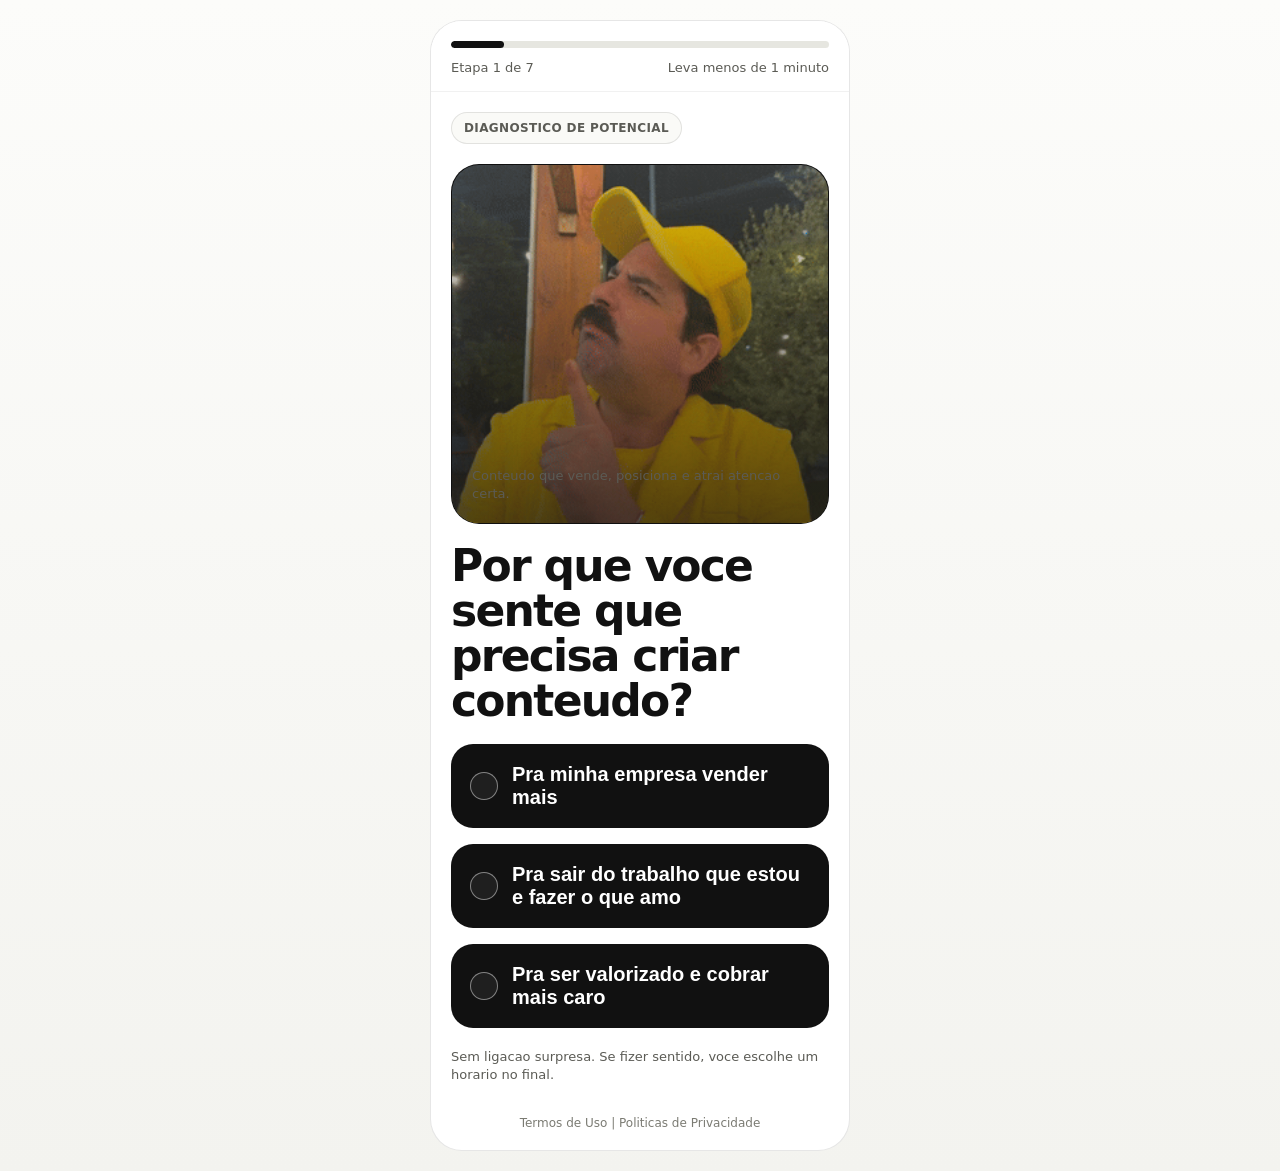
==== 4/index.html @ 3180d5d8 "feat: add DOXA quiz funnel v1 at /4 - 7-step mobile-first quiz funnel - Lead capture → Supabase via " ====
<!DOCTYPE html>
<html lang="pt-BR">
  <head>
    <meta charset="UTF-8" />
    <meta name="viewport" content="width=device-width, initial-scale=1.0" />
    <title>Diagnostico de Potencial DOXA - V1</title>
    <style>
      :root {
        --bg: #f5f5f2;
        --surface: #ffffff;
        --surface-strong: #111111;
        --surface-soft: #f0f0eb;
        --text: #111111;
        --text-soft: #5b5b55;
        --border: rgba(17, 17, 17, 0.1);
        --success: #19a34a;
        --success-strong: #11853a;
        --danger: #df2d24;
        --accent: #111111;
        --radius-sm: 14px;
        --radius-md: 22px;
        --shadow: none;
        --space-1: 8px;
        --space-2: 12px;
        --space-3: 16px;
        --space-4: 20px;
        --space-5: 24px;
        --space-6: 32px;
      }

      * {
        box-sizing: border-box;
      }

      body {
        margin: 0;
        font-family: Inter, ui-sans-serif, system-ui, -apple-system, BlinkMacSystemFont, "Segoe UI", sans-serif;
        background: linear-gradient(180deg, #fcfcfa 0%, #f3f3ef 100%);
        color: var(--text);
      }

      a {
        color: inherit;
      }

      .shell {
        min-height: 100vh;
        display: grid;
        place-items: center;
        padding: var(--space-4);
      }

      .phone {
        width: min(100%, 420px);
        min-height: 820px;
        background: var(--surface);
        border: 1px solid var(--border);
        border-radius: 32px;
        overflow: hidden;
      }

      .app {
        min-height: 820px;
        display: flex;
        flex-direction: column;
      }

      .topbar {
        position: sticky;
        top: 0;
        z-index: 5;
        background: rgba(255, 255, 255, 0.92);
        backdrop-filter: blur(12px);
        padding: var(--space-4) var(--space-4) var(--space-3);
        border-bottom: 1px solid rgba(17, 17, 17, 0.06);
      }

      .progress-track {
        height: 7px;
        background: #e6e6e0;
        border-radius: 999px;
        overflow: hidden;
      }

      .progress-fill {
        height: 100%;
        width: 14%;
        background: #111111;
        border-radius: 999px;
        transition: width 220ms ease;
      }

      .progress-meta {
        margin-top: var(--space-2);
        display: flex;
        justify-content: space-between;
        color: var(--text-soft);
        font-size: 13px;
      }

      .view {
        display: none;
        padding: var(--space-4);
        gap: var(--space-4);
      }

      .view.active {
        display: grid;
      }

      .eyebrow {
        display: inline-flex;
        width: fit-content;
        padding: 8px 12px;
        border-radius: 999px;
        border: 1px solid var(--border);
        background: #fafaf7;
        color: var(--text-soft);
        font-size: 12px;
        font-weight: 700;
        letter-spacing: 0.03em;
        text-transform: uppercase;
      }

      .hero {
        width: 100%;
        aspect-ratio: 1.05 / 1;
        border-radius: 28px;
        border: 1px solid var(--border);
        overflow: hidden;
        background: linear-gradient(160deg, #1a1a1a, #52523f);
        display: grid;
        place-items: end start;
        padding: var(--space-4);
        color: #fff;
      }

      .hero.alt {
        background: linear-gradient(160deg, #5c2f12, #141414);
      }

      .hero.soft {
        background: linear-gradient(160deg, #1c4730, #101010);
      }

      .hero-media {
        position: relative;
        padding: 0;
        place-items: stretch;
        background: #111111;
      }

      .hero-media img,
      .feature-image img,
      .proof-photo,
      .thumb-button img {
        width: 100%;
        height: 100%;
        object-fit: cover;
        display: block;
      }

      .hero-overlay {
        position: absolute;
        inset: 0;
        display: flex;
        align-items: end;
        padding: var(--space-4);
        background: linear-gradient(180deg, rgba(17, 17, 17, 0.04), rgba(17, 17, 17, 0.7));
        color: #fff;
      }

      h1,
      h2,
      h3,
      p {
        margin: 0;
      }

      h1 {
        font-size: clamp(32px, 8vw, 44px);
        line-height: 1.02;
        letter-spacing: -0.04em;
      }

      h2 {
        font-size: 30px;
        line-height: 1.05;
        letter-spacing: -0.04em;
      }

      h3 {
        font-size: 22px;
        line-height: 1.1;
        letter-spacing: -0.03em;
      }

      .lead {
        font-size: 17px;
        line-height: 1.45;
        color: var(--text-soft);
      }

      .lead strong,
      .copy strong {
        color: var(--text);
      }

      .copy {
        font-size: 16px;
        line-height: 1.5;
        color: var(--text-soft);
      }

      .choices,
      .bullets,
      .proof-grid,
      .benefits {
        display: grid;
        gap: var(--space-3);
      }

      .choice {
        width: 100%;
        text-align: left;
        border: 1px solid rgba(17, 17, 17, 0.12);
        background: #111111;
        color: #ffffff;
        border-radius: 22px;
        padding: 18px;
        display: flex;
        align-items: center;
        gap: 14px;
        min-height: 72px;
        font-weight: 700;
        font-size: 20px;
        line-height: 1.15;
        cursor: pointer;
      }

      .choice::before {
        content: "";
        width: 26px;
        height: 26px;
        flex: 0 0 26px;
        border-radius: 999px;
        border: 1.5px solid rgba(255, 255, 255, 0.45);
        background: rgba(255, 255, 255, 0.06);
      }

      .bullet,
      .benefit,
      .field-card,
      .proof-card,
      .result-card,
      .tracker-card,
      .note-card {
        border: 1px solid var(--border);
        border-radius: 22px;
        background: #fbfbf8;
      }

      .bullet,
      .benefit,
      .result-card,
      .tracker-card,
      .note-card {
        padding: 16px 18px;
      }

      .bullet strong,
      .benefit strong,
      .result-card strong,
      .tracker-card strong,
      .note-card strong {
        display: block;
        margin-bottom: 4px;
      }

      .bullet .label {
        color: var(--danger);
        font-weight: 800;
      }

      .cta,
      .ghost,
      .secondary {
        width: 100%;
        min-height: 58px;
        border: 0;
        border-radius: 18px;
        font-size: 16px;
        font-weight: 800;
        cursor: pointer;
      }

      .cta {
        background: var(--success);
        color: #fff;
      }

      .cta:hover {
        background: var(--success-strong);
      }

      .ghost {
        background: #111111;
        color: #fff;
      }

      .secondary {
        background: #fff;
        color: var(--text);
        border: 1px solid rgba(17, 17, 17, 0.14);
      }

      .proof-grid {
        grid-template-columns: repeat(2, minmax(0, 1fr));
      }

      .proof-card {
        overflow: hidden;
        background: #111111;
        color: #fff;
      }

      .proof-top {
        min-height: 164px;
        padding: 16px;
        display: flex;
        align-items: end;
        background:
          linear-gradient(180deg, rgba(17, 17, 17, 0.14), rgba(17, 17, 17, 0.82)),
          radial-gradient(circle at top left, #444, #111 72%);
      }

      .proof-top.image {
        min-height: 188px;
        padding: 0;
        position: relative;
        background: #111111;
      }

      .proof-body {
        padding: 16px;
      }

      .proof-label {
        font-size: 12px;
        color: rgba(255, 255, 255, 0.7);
        text-transform: uppercase;
        letter-spacing: 0.05em;
      }

      .proof-number {
        font-size: 28px;
        font-weight: 800;
        line-height: 1;
      }

      .offer {
        background: linear-gradient(180deg, #f1fff2, #e7f8ea);
        border: 1px solid rgba(25, 163, 74, 0.18);
        border-radius: 24px;
        padding: 18px;
        display: grid;
        gap: 12px;
      }

      .offer .price {
        font-size: 34px;
        line-height: 1;
        font-weight: 900;
        color: var(--success-strong);
      }

      .price-row {
        display: flex;
        align-items: baseline;
        justify-content: space-between;
        gap: 12px;
        flex-wrap: wrap;
      }

      .price-note {
        font-size: 12px;
        color: #287345;
        font-weight: 700;
        letter-spacing: 0.02em;
        text-transform: uppercase;
      }

      .feature-image {
        overflow: hidden;
        border-radius: 24px;
        border: 1px solid var(--border);
        background: #111111;
      }

      .premium-stack,
      .trust-row {
        display: grid;
        gap: 12px;
      }

      .premium-card {
        border: 1px solid rgba(17, 17, 17, 0.08);
        border-radius: 22px;
        background: #ffffff;
        padding: 16px 18px;
      }

      .premium-card strong {
        display: block;
        margin-bottom: 4px;
      }

      .trust-row {
        grid-template-columns: repeat(3, minmax(0, 1fr));
      }

      .trust-pill {
        border: 1px solid rgba(17, 17, 17, 0.08);
        border-radius: 16px;
        background: #fbfbf8;
        padding: 12px 10px;
        text-align: center;
        font-size: 12px;
        line-height: 1.35;
        color: var(--text-soft);
      }

      .trust-pill strong {
        display: block;
        font-size: 13px;
        color: var(--text);
        margin-bottom: 2px;
      }

      .thumb-grid {
        display: grid;
        grid-template-columns: repeat(2, minmax(0, 1fr));
        gap: var(--space-3);
      }

      .thumb-button {
        border: 1px solid var(--border);
        border-radius: 18px;
        overflow: hidden;
        background: #111111;
        padding: 0;
        min-height: 168px;
      }

      .field-stack {
        display: grid;
        gap: 14px;
      }

      .field-card {
        padding: 14px;
        background: #fff;
      }

      label {
        display: grid;
        gap: 8px;
        font-size: 13px;
        font-weight: 700;
        color: var(--text-soft);
      }

      input,
      select,
      textarea {
        width: 100%;
        min-height: 48px;
        border-radius: 14px;
        border: 1px solid rgba(17, 17, 17, 0.1);
        background: #f7f7f4;
        padding: 12px 14px;
        font: inherit;
        color: var(--text);
      }

      input:focus,
      select:focus,
      textarea:focus {
        outline: 2px solid rgba(25, 163, 74, 0.18);
        border-color: rgba(25, 163, 74, 0.32);
      }

      .sticky {
        margin-top: auto;
        position: sticky;
        bottom: 0;
        background: linear-gradient(180deg, rgba(255, 255, 255, 0), #fff 22%);
        padding-top: 20px;
      }

      .mini {
        font-size: 13px;
        line-height: 1.4;
        color: var(--text-soft);
      }

      .footer-legal {
        margin-top: var(--space-2);
        text-align: center;
        font-size: 12px;
        color: #7b7b73;
      }

      .data-box {
        background: #111111;
        color: #cbffd9;
        border-radius: 18px;
        padding: 14px;
        font-family: ui-monospace, SFMono-Regular, Menlo, Consolas, monospace;
        font-size: 11px;
        overflow: auto;
      }

      .status-card {
        border: 1px solid var(--border);
        border-radius: 18px;
        padding: 14px 16px;
        font-size: 13px;
        line-height: 1.45;
      }

      .status-card.info {
        background: #f5f9ff;
        border-color: rgba(46, 102, 243, 0.14);
        color: #23408e;
      }

      .status-card.success {
        background: #eefbf1;
        border-color: rgba(25, 163, 74, 0.18);
        color: #166a33;
      }

      .status-card.warning {
        background: #fff7eb;
        border-color: rgba(199, 123, 28, 0.18);
        color: #8c5310;
      }

      .status-card.error {
        background: #fff1f0;
        border-color: rgba(223, 45, 36, 0.18);
        color: #8f221c;
      }

      @media (max-width: 430px) {
        .shell {
          padding: 0;
        }

        .phone {
          width: 100%;
          border-radius: 0;
          border-left: 0;
          border-right: 0;
        }
      }
    </style>
  </head>
  <body>
    <div class="shell">
      <div class="phone">
        <div class="app">
          <div class="topbar">
            <div class="progress-track">
              <div class="progress-fill" id="progressFill"></div>
            </div>
            <div class="progress-meta">
              <span id="progressLabel">Etapa 1 de 7</span>
              <span>Leva menos de 1 minuto</span>
            </div>
          </div>

          <main id="views"></main>
        </div>
      </div>
    </div>

    <script>
      const config = {
        quizVersion: "doxa-diagnostico-v1",
        totalSteps: 7,
        bookingUrl: "https://calendly.com/oafonsoantunes/30min",
        stripeUrl: "https://buy.stripe.com/bJeeVc7UfbsR2ZH2Ra8g000",
        leadCaptureWebhookUrl: "https://n8n.pictorial.cloud/webhook/84a5de2c-33e8-4d73-be6e-cd435d0324f7",
        appsScriptWebhookUrl: "",
        clarityId: "",
        posthogHost: "",
        posthogKey: ""
      };

      const assets = {
        step1: "funil-imagens/gif-02-2.gif",
        step2: "funil-imagens/gif-03.gif",
        step3: "funil-imagens/3753d3ff6130.png",
        step4: "funil-imagens/00f0d42b67d6.png",
        step5Hero: "funil-imagens/gif-04.gif",
        step5Case1: "funil-imagens/ad918f93e765.png",
        step5Case2: "funil-imagens/ba4d8be854a6.png"
      };

      const steps = [
        {
          id: "step-1-motivo",
          progress: 14,
          render: () => `
            <section class="view active">
              <span class="eyebrow">Diagnostico de potencial</span>
              <div class="hero hero-media">
                <img src="${assets.step1}" alt="Cena de abertura do diagnostico" />
                <div class="hero-overlay">
                  <p class="mini">Conteudo que vende, posiciona e atrai atencao certa.</p>
                </div>
              </div>
              <div>
                <h1>Por que voce sente que precisa criar conteudo?</h1>
              </div>
              <div class="choices">
                <button class="choice" data-next="step-2-atalhos" data-answer-key="motivo" data-answer-value="vender-mais">Pra minha empresa vender mais</button>
                <button class="choice" data-next="step-2-atalhos" data-answer-key="motivo" data-answer-value="viver-do-que-amo">Pra sair do trabalho que estou e fazer o que amo</button>
                <button class="choice" data-next="step-2-atalhos" data-answer-key="motivo" data-answer-value="ser-valorizado">Pra ser valorizado e cobrar mais caro</button>
              </div>
              <p class="mini">Sem ligacao surpresa. Se fizer sentido, voce escolhe um horario no final.</p>
              <div class="footer-legal">Termos de Uso | Politicas de Privacidade</div>
            </section>
          `
        },
        {
          id: "step-2-atalhos",
          progress: 28,
          render: () => `
            <section class="view active">
              <span class="eyebrow">Quebra de crenca</span>
              <div class="hero hero-media">
                <img src="${assets.step2}" alt="Cena de critica aos atalhos" />
                <div class="hero-overlay">
                  <h3>Atalho demais costuma virar mais ruido do que resultado.</h3>
                </div>
              </div>
              <div>
                <h2>Vao te oferecer milhares de "atalhos", mas isso nao destrava um perfil de verdade.</h2>
              </div>
              <p class="lead">O que normalmente funciona melhor e <strong>conteudo com potencial real de alcance, retencao e desejo</strong> - sem cara de anuncio mal disfarçado.</p>
              <div class="bullets">
                <div class="bullet"><strong class="label">✅ Roteiros com gancho forte</strong><span class="mini">Sem depender de "inspiracao" ou tentativa aleatoria.</span></div>
                <div class="bullet"><strong class="label">✅ Temas certos pro nicho</strong><span class="mini">Baseados no que ja esta puxando atencao no mercado.</span></div>
                <div class="bullet"><strong class="label">✅ Formato simples de executar</strong><span class="mini">Pensado para consistencia, nao para perfeccionismo.</span></div>
                <div class="bullet"><strong class="label">✅ Conteudo que posiciona</strong><span class="mini">Voce deixa de parecer "mais um" e entra no jogo de autoridade.</span></div>
              </div>
              <div class="sticky">
                <button class="cta" data-next="step-3-diagnostico">Quero entender isso agora</button>
              </div>
            </section>
          `
        },
        {
          id: "step-3-diagnostico",
          progress: 42,
          render: () => `
            <section class="view active">
              <span class="eyebrow">Valor da call</span>
              <div class="feature-image">
                <img src="${assets.step3}" alt="Mosaico de provas e videos" />
              </div>
              <div>
                <h2>Na reuniao de analise do seu perfil, voce vai ver:</h2>
              </div>
              <div class="proof-grid">
                <div class="proof-card">
                  <div class="proof-top"><h3>Cases do seu nicho</h3></div>
                  <div class="proof-body"><p class="mini">Exemplos reais de perfis que cresceram com video informativo e posicionamento certo.</p></div>
                </div>
                <div class="proof-card">
                  <div class="proof-top"><h3>Ritmo de producao</h3></div>
                  <div class="proof-body"><p class="mini">Como reduzir o esforco operacional usando IA, clone e roteiro estruturado.</p></div>
                </div>
              </div>
              <div class="benefits">
                <div class="benefit"><strong>✅ O gargalo principal do seu perfil hoje</strong><span class="mini">Clareza do que realmente esta travando crescimento e conversao.</span></div>
                <div class="benefit"><strong>✅ Como criar videos em poucos minutos com IA</strong><span class="mini">Sem ficar travado entre pauta, gravacao e edicao.</span></div>
                <div class="benefit"><strong>✅ Potencial de crescimento em 90 dias</strong><span class="mini">O que precisa acontecer para o conteudo virar marca, lead e demanda.</span></div>
              </div>
              <div class="sticky">
                <button class="cta" data-next="step-4-prova">E disso que eu preciso</button>
              </div>
            </section>
          `
        },
        {
          id: "step-4-prova",
          progress: 57,
          render: () => `
            <section class="view active">
              <span class="eyebrow">Prova de nicho</span>
              <div class="feature-image">
                <img src="${assets.step4}" alt="Case visual de nicho" />
              </div>
              <div>
                <h2>Sera que isso funciona pro meu nicho?</h2>
                <p class="lead">Pra voce nao achar que e excecao, aqui vai o tipo de movimento que a DOXA busca gerar: conteudo que sai da cara de venda e te posiciona como <strong>especialista do mercado</strong>.</p>
              </div>
              <div class="proof-grid">
                <div class="proof-card">
                  <div class="proof-top image">
                    <img class="proof-photo" src="${assets.step5Case1}" alt="Case um antes e depois" />
                    <div class="hero-overlay">
                    <div>
                      <div class="proof-label">Case 01</div>
                      <div class="proof-number">700 → 14,7k</div>
                    </div>
                    </div>
                  </div>
                  <div class="proof-body">
                    <p class="mini">Imobiliaria que saiu de perfil comum para perfil lembrado como referencia de investimento.</p>
                  </div>
                </div>
                <div class="proof-card">
                  <div class="proof-top image">
                    <img class="proof-photo" src="${assets.step5Case2}" alt="Case dois antes e depois" />
                    <div class="hero-overlay">
                    <div>
                      <div class="proof-label">Case 02</div>
                      <div class="proof-number">1,7M views</div>
                    </div>
                    </div>
                  </div>
                  <div class="proof-body">
                    <p class="mini">Video informativo, sem cara de venda, puxando alcance, comentarios e percepcao de autoridade.</p>
                  </div>
                </div>
              </div>
              <div class="note-card">
                <strong>O padrao que mais se repete</strong>
                <p class="mini">Os melhores resultados costumam aparecer quando existe constancia, nicho claro, temas validados e um posicionamento que faz a pessoa parecer a escolha obvia.</p>
              </div>
              <div class="sticky">
                <button class="cta" data-next="step-5-oferta">Quero ver isso no meu caso</button>
              </div>
            </section>
          `
        },
        {
          id: "step-5-oferta",
          progress: 71,
          render: () => `
            <section class="view active">
              <span class="eyebrow">Oferta da call</span>
              <div class="hero hero-media">
                <img src="${assets.step5Hero}" alt="Oferta final do diagnostico" />
                <div class="hero-overlay">
                  <h3>Direcao pratica para transformar conteudo em demanda.</h3>
                </div>
              </div>
              <div>
                <h2>Voce chegou ate aqui. Agora faz sentido transformar essa call em compromisso real.</h2>
                <p class="lead">Essa nao e uma call curiosa. E um <strong>diagnostico estrategico pago</strong> para mapear gargalo, angulo de conteudo, narrativa e proxima acao com clareza.</p>
              </div>
              <div class="offer">
                <div class="price-row">
                  <div class="price">R$127</div>
                  <span class="price-note">Pagamento unico</span>
                </div>
                <p class="copy"><strong>Pagamento primeiro, agenda logo depois.</strong> Isso filtra curioso, aumenta show-up e faz essa reuniao acontecer com mais prioridade e profundidade.</p>
              </div>
              <div class="trust-row">
                <div class="trust-pill"><strong>1:1</strong>Analise estrategica</div>
                <div class="trust-pill"><strong>Stripe</strong>Pagamento seguro</div>
                <div class="trust-pill"><strong>Calendly</strong>Agenda liberada na sequencia</div>
              </div>
              <div class="benefits">
                <div class="benefit"><strong>🎯 Analise de potencial do seu perfil</strong><span class="mini">Onde esta o jogo principal para a sua audiencia comprar sua autoridade.</span></div>
                <div class="benefit"><strong>🎁 Desafios com exemplos praticos</strong><span class="mini">Coisas que voce pode copiar, adaptar e colocar no ar mais rapido.</span></div>
                <div class="benefit"><strong>🧠 Estrategias de roteiro</strong><span class="mini">Gancho, retencao e narrativa que mexem com emocao e curiosidade.</span></div>
                <div class="benefit"><strong>📦 Direcao para monetizacao</strong><span class="mini">Como o conteudo pode apoiar agenda, produto ou nova fonte de receita.</span></div>
              </div>
              <div class="thumb-grid">
                <button class="thumb-button" type="button">
                  <img src="${assets.step5Case1}" alt="Prova social um" />
                </button>
                <button class="thumb-button" type="button">
                  <img src="${assets.step5Case2}" alt="Prova social dois" />
                </button>
              </div>
              <div class="sticky">
                <button class="cta" data-next="step-6-captura">Quero pagar R$127 e liberar meu agendamento</button>
                <p class="mini" style="margin-top:12px">Depois do pagamento, voce escolhe o horario no Calendly.</p>
              </div>
            </section>
          `
        },
        {
          id: "step-6-captura",
          progress: 85,
          render: () => `
            <section class="view active">
              <span class="eyebrow">Captura antes do pagamento</span>
              <div>
                <h2>Antes do pagamento, preciso do basico para preparar seu diagnostico.</h2>
                <p class="lead">Esses dados entram no bastidor do fluxo para organizar pagamento, agenda e contexto da analise — sem friccao na sua experiencia.</p>
              </div>
              <form class="field-stack" id="leadForm">
                <div class="field-card">
                  <label>Nome
                    <input name="name" autocomplete="name" placeholder="Seu nome" required />
                  </label>
                </div>
                <div class="field-card">
                  <label>Email
                    <input name="email" type="email" autocomplete="email" inputmode="email" placeholder="voce@email.com" required />
                  </label>
                </div>
                <div class="field-card">
                  <label>WhatsApp
                    <input name="whatsapp" autocomplete="tel" inputmode="tel" placeholder="(11) 99999-9999" required />
                  </label>
                </div>
                <div class="field-card">
                  <label>Instagram
                    <input name="instagram" autocomplete="off" placeholder="@seuperfil" />
                  </label>
                </div>
                <div class="field-card">
                  <label>Seu nicho hoje
                    <select name="niche" required>
                      <option value="">Selecione</option>
                      <option value="infoproduto">Infoproduto / Educacao</option>
                      <option value="servicos">Servicos / Consultoria</option>
                      <option value="profissional-liberal">Profissional liberal</option>
                      <option value="imobiliario">Imobiliario</option>
                      <option value="saude">Saude</option>
                      <option value="outro">Outro</option>
                    </select>
                  </label>
                </div>
                <div class="sticky">
                  <button class="cta" type="submit">Continuar para o pagamento</button>
                </div>
              </form>
            </section>
          `
        },
        {
          id: "step-7-pagamento",
          progress: 92,
          render: () => `
            <section class="view active">
              <span class="eyebrow">Pagamento da call</span>
              <div class="hero soft hero-media">
                <img src="${assets.step5Hero}" alt="Pagamento do diagnostico" />
                <div class="hero-overlay">
                <div>
                  <h3>Seu diagnostico esta quase liberado.</h3>
                </div>
                </div>
              </div>
              <div class="result-card">
                <strong>O que acontece agora</strong>
                <p class="mini">Voce paga <strong>R$127</strong> no Stripe e, assim que o pagamento aprovar, o proprio Stripe redireciona voce direto para a agenda no Calendly.</p>
              </div>
              <div class="premium-stack">
                <div class="premium-card">
                  <strong>O que voce esta reservando</strong>
                  <p class="mini">Uma analise estrategica com foco em gargalo, angulo de conteudo, narrativa e proxima melhor acao para acelerar percepcao e demanda.</p>
                </div>
                <div class="premium-card">
                  <strong>Como funciona na pratica</strong>
                  <p class="mini">Pagamento seguro no Stripe, aprovacao imediata e redirecionamento automatico para a sua agenda no Calendly.</p>
                </div>
              </div>
              <div class="note-card">
                <strong>Se algo travar no meio do caminho</strong>
                <p class="mini">Voce ainda pode abrir a agenda manualmente logo abaixo. O objetivo aqui e nao perder uma unica pessoa pronta para agir.</p>
              </div>
              <div class="sticky">
                <button class="cta" id="paymentButton">Pagar R$127 e seguir para a agenda</button>
                <button class="secondary" id="bookingButton" style="margin-top:12px">Se nao redirecionar, abrir agenda manualmente</button>
                <button class="secondary" id="whatsappButton" style="margin-top:12px">Falar no WhatsApp</button>
                <p class="mini" style="margin-top:12px">Pagamento seguro via Stripe. A agenda abre em seguida para voce concluir o horario.</p>
              </div>
            </section>
          `
        }
      ];

      const state = {
        currentIndex: 0,
        leadId: crypto?.randomUUID ? crypto.randomUUID() : `lead_${Date.now()}`,
        answers: {},
        lead: {},
        sync: {
          status: "idle",
          message: ""
        },
        tracking: captureAttribution()
      };

      function captureAttribution() {
        const params = new URLSearchParams(window.location.search);
        const keys = [
          "utm_source",
          "utm_medium",
          "utm_campaign",
          "utm_content",
          "utm_term",
          "fbclid",
          "gclid",
          "ttclid",
          "wbraid",
          "gbraid"
        ];

        const stored = JSON.parse(localStorage.getItem("doxa_attribution") || "{}");
        const next = { ...stored };

        keys.forEach((key) => {
          const value = params.get(key);
          if (value) next[key] = value;
        });

        if (!next.first_touch_ts) next.first_touch_ts = new Date().toISOString();
        next.quiz_version = config.quizVersion;
        next.landing_slug = "dailtonrolim-2";

        localStorage.setItem("doxa_attribution", JSON.stringify(next));
        return next;
      }

      function fireEvent(name, data = {}) {
        const payload = {
          event: name,
          timestamp: new Date().toISOString(),
          quiz_version: config.quizVersion,
          step_id: steps[state.currentIndex]?.id,
          ...data
        };

        window.dataLayer = window.dataLayer || [];
        window.dataLayer.push(payload);

        if (typeof window.fbq === "function") {
          window.fbq("trackCustom", name, payload);
        }

        if (typeof window.gtag === "function") {
          window.gtag("event", name, payload);
        }

        if (window.ttq && typeof window.ttq.track === "function") {
          window.ttq.track(name, payload);
        }

        console.log("[tracking]", payload);
      }

      function renderStep(index) {
        state.currentIndex = index;
        const step = steps[index];
        document.getElementById("views").innerHTML = step.render();
        document.getElementById("progressFill").style.width = `${step.progress}%`;
        document.getElementById("progressLabel").textContent = `Etapa ${index + 1} de ${config.totalSteps}`;
        bindStep();
        fireEvent("quiz_step_view", { step_number: index + 1, step_name: step.id });
      }

      function bindStep() {
        document.querySelectorAll("[data-next]").forEach((element) => {
          element.addEventListener("click", () => {
            const answerKey = element.dataset.answerKey;
            const answerValue = element.dataset.answerValue;

            if (answerKey && answerValue) {
              state.answers[answerKey] = answerValue;
              fireEvent("quiz_step_complete", {
                step_number: state.currentIndex + 1,
                answer_key: answerKey,
                answer_value: answerValue
              });
            } else {
              fireEvent("quiz_step_complete", {
                step_number: state.currentIndex + 1
              });
            }

            const nextId = element.dataset.next;
            const nextIndex = steps.findIndex((step) => step.id === nextId);
            if (nextIndex >= 0) renderStep(nextIndex);
          });
        });

        const form = document.getElementById("leadForm");
        if (form) {
          form.addEventListener("submit", async (event) => {
            event.preventDefault();
            const submitButton = form.querySelector('button[type="submit"]');
            if (submitButton) {
              submitButton.disabled = true;
              submitButton.textContent = "Preparando seu pagamento...";
            }
            const formData = new FormData(form);
            state.lead = Object.fromEntries(formData.entries());
            fireEvent("lead_submit", {
              step_number: state.currentIndex + 1,
              niche: state.lead.niche
            });
            const syncResult = await syncLeadCapture();
            if (syncResult.status === "error") {
              if (submitButton) {
                submitButton.disabled = false;
                submitButton.textContent = "Continuar para o pagamento";
              }
              window.alert("Tivemos uma instabilidade ao preparar seu acesso. Tente novamente em alguns segundos.");
              return;
            }
            renderStep(6);
          });
        }

        const paymentButton = document.getElementById("paymentButton");
        if (paymentButton) {
          paymentButton.addEventListener("click", () => {
            fireEvent("begin_checkout", buildHandoffPayload());
            window.open(buildStripeUrl(), "_blank", "noopener,noreferrer");
          });
        }

        const bookingButton = document.getElementById("bookingButton");
        if (bookingButton) {
          bookingButton.addEventListener("click", () => {
            fireEvent("schedule_start", buildHandoffPayload());
            window.open(buildBookingUrl(), "_blank", "noopener,noreferrer");
          });
        }

        const whatsappButton = document.getElementById("whatsappButton");
        if (whatsappButton) {
          whatsappButton.addEventListener("click", () => {
            const text = encodeURIComponent("Oi, vim do diagnostico da DOXA e quero tirar uma duvida antes de agendar.");
            window.open(`https://wa.me/5500000000000?text=${text}`, "_blank", "noopener,noreferrer");
          });
        }
      }

      function buildHandoffPayload() {
        return {
          lead_id: state.leadId,
          ...state.tracking,
          ...state.answers,
          ...state.lead,
          quiz_version: config.quizVersion
        };
      }

      function buildBookingUrl() {
        const url = new URL(config.bookingUrl);
        const payload = buildHandoffPayload();
        if (payload.name) url.searchParams.set("name", payload.name);
        if (payload.email) url.searchParams.set("email", payload.email);
        if (payload.whatsapp) url.searchParams.set("a1", payload.whatsapp);
        if (payload.instagram) url.searchParams.set("a2", payload.instagram);
        if (payload.niche) url.searchParams.set("a3", payload.niche);
        if (payload.motivo) url.searchParams.set("a4", payload.motivo);
        url.searchParams.set("utm_campaign", payload.utm_campaign || config.quizVersion);
        url.searchParams.set("utm_source", payload.utm_source || "quiz-doxa");
        return url.toString();
      }

      function buildStripeUrl() {
        const url = new URL(config.stripeUrl);
        const payload = buildHandoffPayload();
        if (payload.email) url.searchParams.set("prefilled_email", payload.email);
        return url.toString();
      }

      async function syncLeadCapture() {
        const targetUrl = config.appsScriptWebhookUrl || config.leadCaptureWebhookUrl;

        if (!targetUrl) {
          state.sync = {
            status: "warning",
            message: "Webhook de captura ainda nao configurado. O fluxo segue em modo demo."
          };
          return state.sync;
        }

        const payload = buildHandoffPayload();

        try {
          await fetch(targetUrl, {
            method: "POST",
            mode: "no-cors",
            headers: {
              "Content-Type": "application/json"
            },
            body: JSON.stringify(payload)
          });

          state.sync = {
            status: "success",
            message: "Lead enviado para a camada de captura antes do pagamento."
          };
          return state.sync;
        } catch (error) {
          state.sync = {
            status: "error",
            message: `Falha ao enviar lead para o Google Sheets: ${error.message}`
          };
          return state.sync;
        }
      }

      fireEvent("quiz_view", state.tracking);
      fireEvent("quiz_start", { step_number: 1 });
      renderStep(0);
    </script>
  </body>
</html>
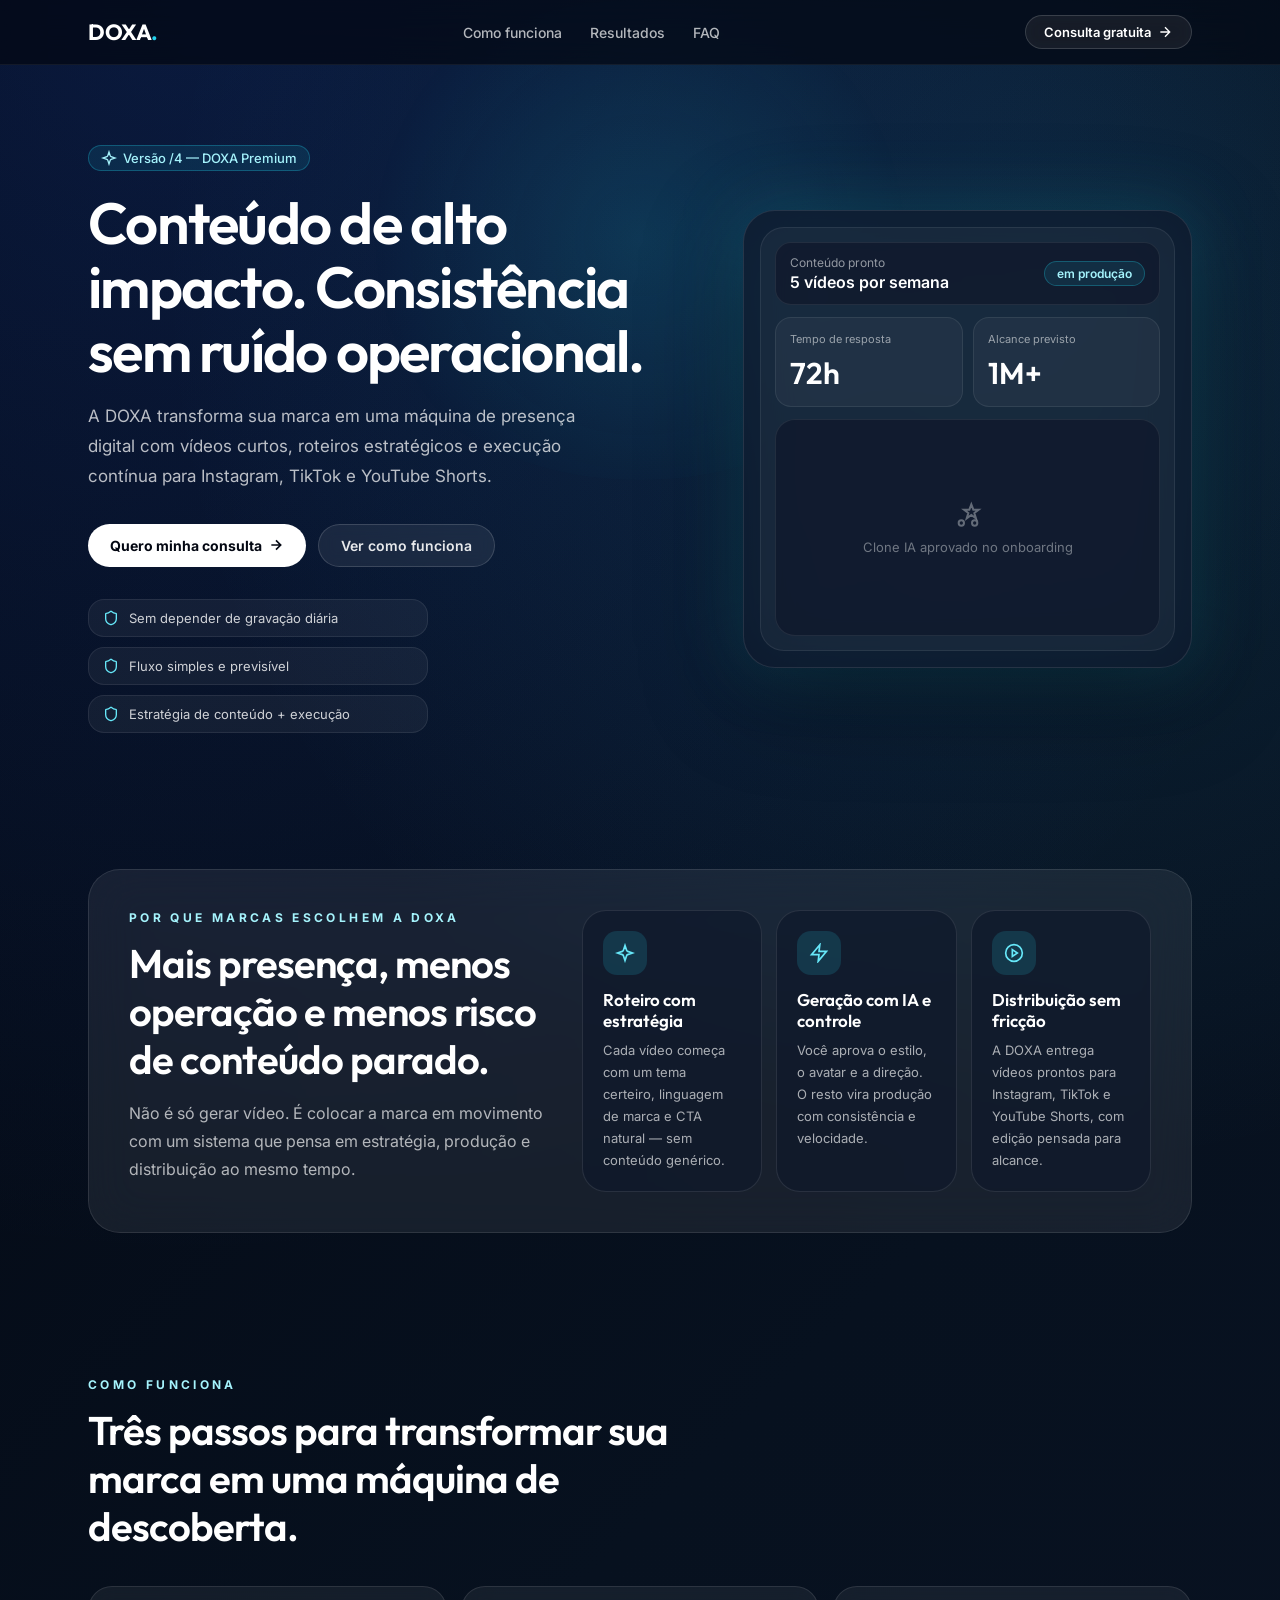
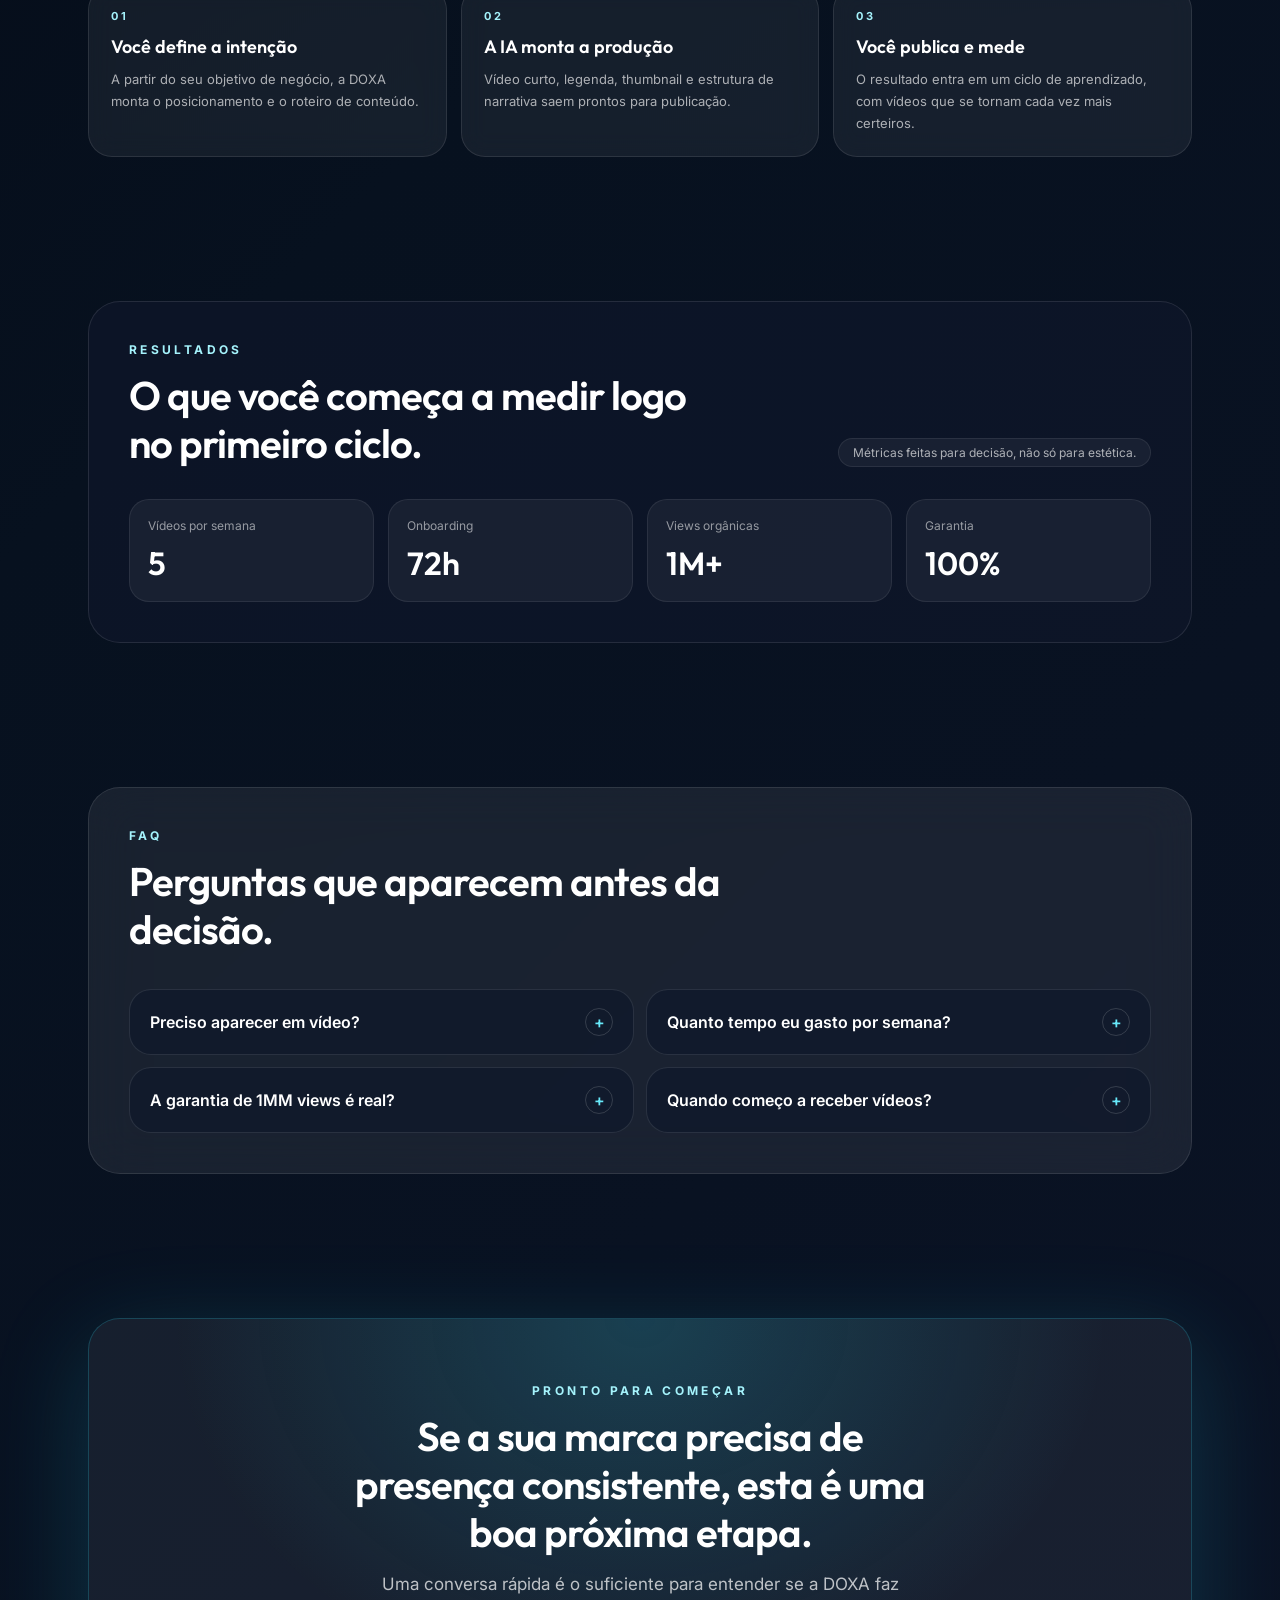
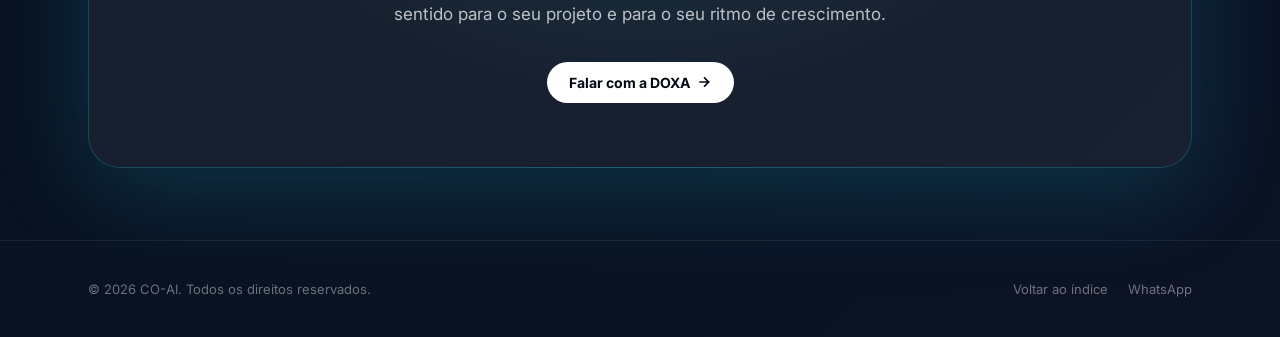
==== commit e14b70a5: "feat: add LP variation /4 — DOXA premium (dark, standalone HTML)" ====
--- a/4/index.html
+++ b/4/index.html
@@ -1,1126 +1,565 @@
-<!DOCTYPE html>
+<!doctype html>
 <html lang="pt-BR">
-  <head>
-    <meta charset="UTF-8" />
-    <meta name="viewport" content="width=device-width, initial-scale=1.0" />
-    <title>Diagnostico de Potencial DOXA - V1</title>
-    <style>
-      :root {
-        --bg: #f5f5f2;
-        --surface: #ffffff;
-        --surface-strong: #111111;
-        --surface-soft: #f0f0eb;
-        --text: #111111;
-        --text-soft: #5b5b55;
-        --border: rgba(17, 17, 17, 0.1);
-        --success: #19a34a;
-        --success-strong: #11853a;
-        --danger: #df2d24;
-        --accent: #111111;
-        --radius-sm: 14px;
-        --radius-md: 22px;
-        --shadow: none;
-        --space-1: 8px;
-        --space-2: 12px;
-        --space-3: 16px;
-        --space-4: 20px;
-        --space-5: 24px;
-        --space-6: 32px;
-      }
-
-      * {
-        box-sizing: border-box;
-      }
-
-      body {
-        margin: 0;
-        font-family: Inter, ui-sans-serif, system-ui, -apple-system, BlinkMacSystemFont, "Segoe UI", sans-serif;
-        background: linear-gradient(180deg, #fcfcfa 0%, #f3f3ef 100%);
-        color: var(--text);
-      }
-
-      a {
-        color: inherit;
-      }
-
-      .shell {
-        min-height: 100vh;
-        display: grid;
-        place-items: center;
-        padding: var(--space-4);
-      }
-
-      .phone {
-        width: min(100%, 420px);
-        min-height: 820px;
-        background: var(--surface);
-        border: 1px solid var(--border);
-        border-radius: 32px;
-        overflow: hidden;
-      }
-
-      .app {
-        min-height: 820px;
-        display: flex;
-        flex-direction: column;
-      }
-
-      .topbar {
-        position: sticky;
-        top: 0;
-        z-index: 5;
-        background: rgba(255, 255, 255, 0.92);
-        backdrop-filter: blur(12px);
-        padding: var(--space-4) var(--space-4) var(--space-3);
-        border-bottom: 1px solid rgba(17, 17, 17, 0.06);
-      }
-
-      .progress-track {
-        height: 7px;
-        background: #e6e6e0;
-        border-radius: 999px;
-        overflow: hidden;
-      }
-
-      .progress-fill {
-        height: 100%;
-        width: 14%;
-        background: #111111;
-        border-radius: 999px;
-        transition: width 220ms ease;
-      }
-
-      .progress-meta {
-        margin-top: var(--space-2);
-        display: flex;
-        justify-content: space-between;
-        color: var(--text-soft);
-        font-size: 13px;
-      }
-
-      .view {
-        display: none;
-        padding: var(--space-4);
-        gap: var(--space-4);
-      }
-
-      .view.active {
-        display: grid;
-      }
-
-      .eyebrow {
-        display: inline-flex;
-        width: fit-content;
-        padding: 8px 12px;
-        border-radius: 999px;
-        border: 1px solid var(--border);
-        background: #fafaf7;
-        color: var(--text-soft);
-        font-size: 12px;
-        font-weight: 700;
-        letter-spacing: 0.03em;
-        text-transform: uppercase;
-      }
-
-      .hero {
-        width: 100%;
-        aspect-ratio: 1.05 / 1;
-        border-radius: 28px;
-        border: 1px solid var(--border);
-        overflow: hidden;
-        background: linear-gradient(160deg, #1a1a1a, #52523f);
-        display: grid;
-        place-items: end start;
-        padding: var(--space-4);
-        color: #fff;
-      }
-
-      .hero.alt {
-        background: linear-gradient(160deg, #5c2f12, #141414);
-      }
-
-      .hero.soft {
-        background: linear-gradient(160deg, #1c4730, #101010);
-      }
-
-      .hero-media {
-        position: relative;
-        padding: 0;
-        place-items: stretch;
-        background: #111111;
-      }
-
-      .hero-media img,
-      .feature-image img,
-      .proof-photo,
-      .thumb-button img {
-        width: 100%;
-        height: 100%;
-        object-fit: cover;
-        display: block;
-      }
-
-      .hero-overlay {
-        position: absolute;
-        inset: 0;
-        display: flex;
-        align-items: end;
-        padding: var(--space-4);
-        background: linear-gradient(180deg, rgba(17, 17, 17, 0.04), rgba(17, 17, 17, 0.7));
-        color: #fff;
-      }
-
-      h1,
-      h2,
-      h3,
-      p {
-        margin: 0;
-      }
-
-      h1 {
-        font-size: clamp(32px, 8vw, 44px);
-        line-height: 1.02;
-        letter-spacing: -0.04em;
-      }
-
-      h2 {
-        font-size: 30px;
-        line-height: 1.05;
-        letter-spacing: -0.04em;
-      }
-
-      h3 {
-        font-size: 22px;
-        line-height: 1.1;
-        letter-spacing: -0.03em;
-      }
-
-      .lead {
-        font-size: 17px;
-        line-height: 1.45;
-        color: var(--text-soft);
-      }
-
-      .lead strong,
-      .copy strong {
-        color: var(--text);
-      }
-
-      .copy {
-        font-size: 16px;
-        line-height: 1.5;
-        color: var(--text-soft);
-      }
-
-      .choices,
-      .bullets,
-      .proof-grid,
-      .benefits {
-        display: grid;
-        gap: var(--space-3);
-      }
-
-      .choice {
-        width: 100%;
-        text-align: left;
-        border: 1px solid rgba(17, 17, 17, 0.12);
-        background: #111111;
-        color: #ffffff;
-        border-radius: 22px;
-        padding: 18px;
-        display: flex;
-        align-items: center;
-        gap: 14px;
-        min-height: 72px;
-        font-weight: 700;
-        font-size: 20px;
-        line-height: 1.15;
-        cursor: pointer;
-      }
-
-      .choice::before {
-        content: "";
-        width: 26px;
-        height: 26px;
-        flex: 0 0 26px;
-        border-radius: 999px;
-        border: 1.5px solid rgba(255, 255, 255, 0.45);
-        background: rgba(255, 255, 255, 0.06);
-      }
-
-      .bullet,
-      .benefit,
-      .field-card,
-      .proof-card,
-      .result-card,
-      .tracker-card,
-      .note-card {
-        border: 1px solid var(--border);
-        border-radius: 22px;
-        background: #fbfbf8;
-      }
-
-      .bullet,
-      .benefit,
-      .result-card,
-      .tracker-card,
-      .note-card {
-        padding: 16px 18px;
-      }
-
-      .bullet strong,
-      .benefit strong,
-      .result-card strong,
-      .tracker-card strong,
-      .note-card strong {
-        display: block;
-        margin-bottom: 4px;
-      }
-
-      .bullet .label {
-        color: var(--danger);
-        font-weight: 800;
-      }
-
-      .cta,
-      .ghost,
-      .secondary {
-        width: 100%;
-        min-height: 58px;
-        border: 0;
-        border-radius: 18px;
-        font-size: 16px;
-        font-weight: 800;
-        cursor: pointer;
-      }
-
-      .cta {
-        background: var(--success);
-        color: #fff;
-      }
-
-      .cta:hover {
-        background: var(--success-strong);
-      }
-
-      .ghost {
-        background: #111111;
-        color: #fff;
-      }
-
-      .secondary {
-        background: #fff;
-        color: var(--text);
-        border: 1px solid rgba(17, 17, 17, 0.14);
-      }
-
-      .proof-grid {
-        grid-template-columns: repeat(2, minmax(0, 1fr));
-      }
-
-      .proof-card {
-        overflow: hidden;
-        background: #111111;
-        color: #fff;
-      }
-
-      .proof-top {
-        min-height: 164px;
-        padding: 16px;
-        display: flex;
-        align-items: end;
-        background:
-          linear-gradient(180deg, rgba(17, 17, 17, 0.14), rgba(17, 17, 17, 0.82)),
-          radial-gradient(circle at top left, #444, #111 72%);
-      }
-
-      .proof-top.image {
-        min-height: 188px;
-        padding: 0;
-        position: relative;
-        background: #111111;
-      }
-
-      .proof-body {
-        padding: 16px;
-      }
-
-      .proof-label {
-        font-size: 12px;
-        color: rgba(255, 255, 255, 0.7);
-        text-transform: uppercase;
-        letter-spacing: 0.05em;
-      }
-
-      .proof-number {
-        font-size: 28px;
-        font-weight: 800;
-        line-height: 1;
-      }
-
-      .offer {
-        background: linear-gradient(180deg, #f1fff2, #e7f8ea);
-        border: 1px solid rgba(25, 163, 74, 0.18);
-        border-radius: 24px;
-        padding: 18px;
-        display: grid;
-        gap: 12px;
-      }
-
-      .offer .price {
-        font-size: 34px;
-        line-height: 1;
-        font-weight: 900;
-        color: var(--success-strong);
-      }
-
-      .price-row {
-        display: flex;
-        align-items: baseline;
-        justify-content: space-between;
-        gap: 12px;
-        flex-wrap: wrap;
-      }
-
-      .price-note {
-        font-size: 12px;
-        color: #287345;
-        font-weight: 700;
-        letter-spacing: 0.02em;
-        text-transform: uppercase;
-      }
-
-      .feature-image {
-        overflow: hidden;
-        border-radius: 24px;
-        border: 1px solid var(--border);
-        background: #111111;
-      }
-
-      .premium-stack,
-      .trust-row {
-        display: grid;
-        gap: 12px;
-      }
-
-      .premium-card {
-        border: 1px solid rgba(17, 17, 17, 0.08);
-        border-radius: 22px;
-        background: #ffffff;
-        padding: 16px 18px;
-      }
-
-      .premium-card strong {
-        display: block;
-        margin-bottom: 4px;
-      }
-
-      .trust-row {
-        grid-template-columns: repeat(3, minmax(0, 1fr));
-      }
-
-      .trust-pill {
-        border: 1px solid rgba(17, 17, 17, 0.08);
-        border-radius: 16px;
-        background: #fbfbf8;
-        padding: 12px 10px;
-        text-align: center;
-        font-size: 12px;
-        line-height: 1.35;
-        color: var(--text-soft);
-      }
-
-      .trust-pill strong {
-        display: block;
-        font-size: 13px;
-        color: var(--text);
-        margin-bottom: 2px;
-      }
-
-      .thumb-grid {
-        display: grid;
-        grid-template-columns: repeat(2, minmax(0, 1fr));
-        gap: var(--space-3);
-      }
-
-      .thumb-button {
-        border: 1px solid var(--border);
-        border-radius: 18px;
-        overflow: hidden;
-        background: #111111;
-        padding: 0;
-        min-height: 168px;
-      }
-
-      .field-stack {
-        display: grid;
-        gap: 14px;
-      }
-
-      .field-card {
-        padding: 14px;
-        background: #fff;
-      }
-
-      label {
-        display: grid;
-        gap: 8px;
-        font-size: 13px;
-        font-weight: 700;
-        color: var(--text-soft);
-      }
-
-      input,
-      select,
-      textarea {
-        width: 100%;
-        min-height: 48px;
-        border-radius: 14px;
-        border: 1px solid rgba(17, 17, 17, 0.1);
-        background: #f7f7f4;
-        padding: 12px 14px;
-        font: inherit;
-        color: var(--text);
-      }
-
-      input:focus,
-      select:focus,
-      textarea:focus {
-        outline: 2px solid rgba(25, 163, 74, 0.18);
-        border-color: rgba(25, 163, 74, 0.32);
-      }
-
-      .sticky {
-        margin-top: auto;
-        position: sticky;
-        bottom: 0;
-        background: linear-gradient(180deg, rgba(255, 255, 255, 0), #fff 22%);
-        padding-top: 20px;
-      }
-
-      .mini {
-        font-size: 13px;
-        line-height: 1.4;
-        color: var(--text-soft);
-      }
-
-      .footer-legal {
-        margin-top: var(--space-2);
-        text-align: center;
-        font-size: 12px;
-        color: #7b7b73;
-      }
-
-      .data-box {
-        background: #111111;
-        color: #cbffd9;
-        border-radius: 18px;
-        padding: 14px;
-        font-family: ui-monospace, SFMono-Regular, Menlo, Consolas, monospace;
-        font-size: 11px;
-        overflow: auto;
-      }
-
-      .status-card {
-        border: 1px solid var(--border);
-        border-radius: 18px;
-        padding: 14px 16px;
-        font-size: 13px;
-        line-height: 1.45;
-      }
-
-      .status-card.info {
-        background: #f5f9ff;
-        border-color: rgba(46, 102, 243, 0.14);
-        color: #23408e;
-      }
-
-      .status-card.success {
-        background: #eefbf1;
-        border-color: rgba(25, 163, 74, 0.18);
-        color: #166a33;
-      }
-
-      .status-card.warning {
-        background: #fff7eb;
-        border-color: rgba(199, 123, 28, 0.18);
-        color: #8c5310;
-      }
-
-      .status-card.error {
-        background: #fff1f0;
-        border-color: rgba(223, 45, 36, 0.18);
-        color: #8f221c;
-      }
-
-      @media (max-width: 430px) {
-        .shell {
-          padding: 0;
-        }
-
-        .phone {
-          width: 100%;
-          border-radius: 0;
-          border-left: 0;
-          border-right: 0;
-        }
-      }
-    </style>
-  </head>
-  <body>
-    <div class="shell">
-      <div class="phone">
-        <div class="app">
-          <div class="topbar">
-            <div class="progress-track">
-              <div class="progress-fill" id="progressFill"></div>
+<head>
+  <meta charset="UTF-8" />
+  <meta name="viewport" content="width=device-width, initial-scale=1.0" />
+  <title>DOXA — Conteúdo de alto impacto. Consistência sem ruído operacional.</title>
+  <meta name="description" content="A DOXA transforma sua marca em uma máquina de presença digital com vídeos curtos, roteiros estratégicos e execução contínua para Instagram, TikTok e YouTube Shorts." />
+  <link rel="preconnect" href="https://fonts.googleapis.com" />
+  <link rel="preconnect" href="https://fonts.gstatic.com" crossorigin />
+  <link href="https://fonts.googleapis.com/css2?family=Outfit:wght@400;500;600;700&family=Inter:wght@400;500;600&display=swap" rel="stylesheet" />
+  <style>
+    *, *::before, *::after { box-sizing: border-box; margin: 0; padding: 0; }
+    html { scroll-behavior: smooth; }
+    body {
+      font-family: 'Inter', ui-sans-serif, system-ui, sans-serif;
+      background: #030712;
+      color: #fff;
+      -webkit-font-smoothing: antialiased;
+      min-height: 100vh;
+      overflow-x: hidden;
+    }
+    h1, h2, h3, h4 { font-family: 'Outfit', ui-sans-serif, system-ui, sans-serif; }
+    a { text-decoration: none; color: inherit; }
+    ul { list-style: none; }
+    details summary::-webkit-details-marker { display: none; }
+
+    .wrap { max-width: 1152px; margin: 0 auto; padding: 0 24px; }
+    .bg-scene {
+      background:
+        radial-gradient(circle at 15% 0%, rgba(37,99,235,0.2) 0%, transparent 34%),
+        radial-gradient(circle at 82% 8%, rgba(56,189,248,0.14) 0%, transparent 26%),
+        linear-gradient(135deg, #030712 0%, #07111f 45%, #0b1325 100%);
+      min-height: 100vh;
+    }
+    .glow-top {
+      position: fixed; top: 0; left: 50%; transform: translateX(-50%);
+      width: 600px; height: 480px; border-radius: 50%;
+      background: radial-gradient(circle, rgba(34,211,238,0.12) 0%, transparent 70%);
+      pointer-events: none; z-index: 0;
+    }
+
+    header {
+      position: sticky; top: 0; z-index: 50;
+      backdrop-filter: blur(20px); -webkit-backdrop-filter: blur(20px);
+      background: rgba(3,7,18,0.72);
+      border-bottom: 1px solid rgba(255,255,255,0.06);
+    }
+    .header-inner {
+      display: flex; align-items: center; justify-content: space-between;
+      height: 64px;
+    }
+    .logo {
+      font-family: 'Outfit', sans-serif;
+      font-weight: 700; font-size: 22px; letter-spacing: -0.02em;
+      color: #fff;
+    }
+    .logo span { color: #22d3ee; }
+    nav { display: flex; gap: 4px; }
+    nav a {
+      font-size: 14px; font-weight: 500; color: rgba(255,255,255,0.7);
+      padding: 6px 12px; border-radius: 10px;
+      transition: color 0.15s, background 0.15s;
+    }
+    nav a:hover { color: #fff; background: rgba(255,255,255,0.08); }
+    @media (max-width: 700px) { nav { display: none; } }
+    .btn-ghost {
+      display: inline-flex; align-items: center; gap: 6px;
+      padding: 8px 18px; border-radius: 999px;
+      border: 1px solid rgba(255,255,255,0.15);
+      background: rgba(255,255,255,0.08);
+      font-size: 13px; font-weight: 600; color: #fff;
+      transition: background 0.15s;
+      backdrop-filter: blur(8px);
+    }
+    .btn-ghost:hover { background: rgba(255,255,255,0.15); }
+
+    .hero { padding: 80px 0 64px; position: relative; z-index: 1; }
+    .hero-grid {
+      display: grid; grid-template-columns: 1fr;
+      gap: 48px; align-items: start;
+    }
+    @media (min-width: 960px) {
+      .hero-grid { grid-template-columns: 1.15fr 0.85fr; align-items: center; }
+    }
+    .badge {
+      display: inline-flex; align-items: center; gap: 6px;
+      padding: 4px 12px; border-radius: 999px;
+      border: 1px solid rgba(34,211,238,0.28);
+      background: rgba(34,211,238,0.1);
+      font-size: 13px; font-weight: 500; color: #a5f3fc;
+      margin-bottom: 20px;
+    }
+    .hero h1 {
+      font-size: clamp(32px, 5vw, 58px);
+      font-weight: 600; line-height: 1.1; letter-spacing: -0.03em;
+      color: #fff; max-width: 600px; margin-bottom: 20px;
+    }
+    .hero-sub {
+      font-size: 17px; line-height: 1.75; color: rgba(255,255,255,0.72);
+      max-width: 520px; margin-bottom: 32px;
+    }
+    .ctas { display: flex; flex-wrap: wrap; gap: 12px; margin-bottom: 32px; }
+    .btn-primary {
+      display: inline-flex; align-items: center; gap: 6px;
+      padding: 12px 22px; border-radius: 999px;
+      background: #fff; color: #030712;
+      font-size: 14px; font-weight: 700;
+      transition: transform 0.15s, box-shadow 0.15s;
+    }
+    .btn-primary:hover { transform: translateY(-2px); box-shadow: 0 8px 24px rgba(255,255,255,0.18); }
+    .btn-secondary {
+      display: inline-flex; align-items: center; gap: 6px;
+      padding: 12px 22px; border-radius: 999px;
+      border: 1px solid rgba(255,255,255,0.15);
+      background: rgba(255,255,255,0.07);
+      font-size: 14px; font-weight: 600; color: rgba(255,255,255,0.9);
+      backdrop-filter: blur(8px);
+      transition: background 0.15s;
+    }
+    .btn-secondary:hover { background: rgba(255,255,255,0.13); }
+    .highlights { display: flex; flex-direction: column; gap: 10px; }
+    .highlight-item {
+      display: flex; align-items: center; gap: 10px;
+      padding: 10px 14px; border-radius: 16px;
+      border: 1px solid rgba(255,255,255,0.08);
+      background: rgba(255,255,255,0.05);
+      font-size: 13px; color: rgba(255,255,255,0.8);
+      max-width: 340px;
+    }
+    .highlight-item svg { color: #67e8f9; flex-shrink: 0; }
+
+    .hero-card-wrap { position: relative; }
+    .hero-card-glow {
+      position: absolute; inset: -2px; border-radius: 34px;
+      background: rgba(34,211,238,0.22); filter: blur(32px);
+      pointer-events: none;
+    }
+    .hero-card {
+      position: relative;
+      border-radius: 32px;
+      border: 1px solid rgba(255,255,255,0.1);
+      background: rgba(15,23,42,0.78);
+      padding: 16px;
+      box-shadow: 0 24px 100px rgba(0,0,0,0.45);
+      backdrop-filter: blur(24px);
+    }
+    .hero-card-inner {
+      border-radius: 24px;
+      border: 1px solid rgba(255,255,255,0.08);
+      background: rgba(255,255,255,0.04);
+      padding: 14px;
+    }
+    .hero-card-status {
+      display: flex; align-items: center; justify-content: space-between;
+      padding: 12px 14px; border-radius: 16px;
+      border: 1px solid rgba(255,255,255,0.08);
+      background: rgba(15,23,42,0.7);
+      margin-bottom: 12px;
+    }
+    .hero-card-status .label { font-size: 12px; color: rgba(255,255,255,0.55); margin-bottom: 2px; }
+    .hero-card-status .value { font-size: 16px; font-weight: 600; color: #fff; }
+    .status-pill {
+      padding: 4px 12px; border-radius: 999px;
+      border: 1px solid rgba(34,211,238,0.28);
+      background: rgba(34,211,238,0.1);
+      font-size: 12px; font-weight: 600; color: #a5f3fc;
+    }
+    .hero-stats { display: grid; grid-template-columns: 1fr 1fr; gap: 10px; margin-bottom: 12px; }
+    .hero-stat {
+      padding: 14px; border-radius: 16px;
+      border: 1px solid rgba(255,255,255,0.08);
+      background: rgba(255,255,255,0.04);
+    }
+    .hero-stat .label { font-size: 11px; color: rgba(255,255,255,0.55); margin-bottom: 8px; }
+    .hero-stat .big { font-family: 'Outfit', sans-serif; font-size: 30px; font-weight: 600; color: #fff; }
+    .hero-img-wrap {
+      border-radius: 20px;
+      border: 1px solid rgba(255,255,255,0.08);
+      background: rgba(15,23,42,0.7);
+      overflow: hidden; aspect-ratio: 16/9;
+      display: flex; align-items: center; justify-content: center;
+    }
+    .hero-img-placeholder {
+      display: flex; flex-direction: column; align-items: center; justify-content: center;
+      gap: 8px; color: rgba(255,255,255,0.4); font-size: 13px; text-align: center;
+      padding: 24px;
+    }
+
+    section { position: relative; z-index: 1; padding: 72px 0; }
+    .section-label {
+      font-size: 12px; font-weight: 700; text-transform: uppercase;
+      letter-spacing: 0.28em; color: #a5f3fc; margin-bottom: 14px;
+    }
+    .section-title {
+      font-size: clamp(26px, 4vw, 40px);
+      font-weight: 600; line-height: 1.2; letter-spacing: -0.025em;
+      color: #fff; max-width: 600px; margin-bottom: 16px;
+    }
+    .section-body {
+      font-size: 16px; line-height: 1.75; color: rgba(255,255,255,0.68);
+      max-width: 540px; margin-bottom: 40px;
+    }
+    .panel {
+      border-radius: 32px;
+      border: 1px solid rgba(255,255,255,0.1);
+      background: rgba(255,255,255,0.07);
+      padding: 40px;
+      backdrop-filter: blur(24px);
+    }
+    @media (max-width: 640px) { .panel { padding: 24px; } }
+
+    .pilares-grid { display: grid; grid-template-columns: 1fr; gap: 14px; }
+    @media (min-width: 640px) { .pilares-grid { grid-template-columns: repeat(3, 1fr); } }
+    .pilar-card {
+      padding: 20px; border-radius: 24px;
+      border: 1px solid rgba(255,255,255,0.1);
+      background: rgba(15,23,42,0.65);
+      transition: border-color 0.2s, background 0.2s;
+    }
+    .pilar-card:hover { border-color: rgba(34,211,238,0.22); background: rgba(15,23,42,0.85); }
+    .pilar-icon {
+      width: 44px; height: 44px; border-radius: 14px;
+      background: rgba(34,211,238,0.15); color: #67e8f9;
+      display: flex; align-items: center; justify-content: center;
+      margin-bottom: 14px;
+    }
+    .pilar-card h3 { font-size: 17px; font-weight: 600; color: #fff; margin-bottom: 8px; }
+    .pilar-card p { font-size: 13px; line-height: 1.7; color: rgba(255,255,255,0.65); }
+    .pilares-layout { display: grid; gap: 32px; }
+    @media (min-width: 960px) {
+      .pilares-layout { grid-template-columns: 0.85fr 1.15fr; align-items: start; }
+    }
+
+    .steps-grid { display: grid; gap: 14px; margin-top: 36px; }
+    @media (min-width: 640px) { .steps-grid { grid-template-columns: repeat(3, 1fr); } }
+    .step-card {
+      padding: 22px; border-radius: 24px;
+      border: 1px solid rgba(255,255,255,0.1);
+      background: rgba(255,255,255,0.06);
+      backdrop-filter: blur(12px);
+    }
+    .step-num {
+      font-size: 11px; font-weight: 700; text-transform: uppercase;
+      letter-spacing: 0.28em; color: #a5f3fc; margin-bottom: 12px;
+    }
+    .step-card h3 { font-size: 18px; font-weight: 600; color: #fff; margin-bottom: 10px; }
+    .step-card p { font-size: 13px; line-height: 1.7; color: rgba(255,255,255,0.65); }
+
+    .metrics-panel {
+      border-radius: 32px;
+      border: 1px solid rgba(255,255,255,0.1);
+      background: rgba(15,23,42,0.78);
+      padding: 40px;
+    }
+    @media (max-width: 640px) { .metrics-panel { padding: 24px; } }
+    .metrics-header {
+      display: flex; flex-wrap: wrap; gap: 16px;
+      align-items: flex-end; justify-content: space-between;
+      margin-bottom: 32px;
+    }
+    .metrics-note {
+      padding: 6px 14px; border-radius: 999px;
+      border: 1px solid rgba(255,255,255,0.08);
+      background: rgba(255,255,255,0.05);
+      font-size: 12px; color: rgba(255,255,255,0.65);
+    }
+    .metrics-grid { display: grid; grid-template-columns: repeat(2, 1fr); gap: 14px; }
+    @media (min-width: 640px) { .metrics-grid { grid-template-columns: repeat(4, 1fr); } }
+    .metric-card {
+      padding: 18px; border-radius: 20px;
+      border: 1px solid rgba(255,255,255,0.08);
+      background: rgba(255,255,255,0.05);
+    }
+    .metric-card .label { font-size: 12px; color: rgba(255,255,255,0.55); margin-bottom: 10px; }
+    .metric-card .value {
+      font-family: 'Outfit', sans-serif;
+      font-size: 32px; font-weight: 600; color: #fff;
+    }
+
+    .faq-grid { display: grid; gap: 12px; margin-top: 36px; }
+    @media (min-width: 700px) { .faq-grid { grid-template-columns: repeat(2, 1fr); } }
+    details {
+      border-radius: 22px;
+      border: 1px solid rgba(255,255,255,0.1);
+      background: rgba(15,23,42,0.65);
+      overflow: hidden;
+    }
+    details summary {
+      cursor: pointer; list-style: none;
+      display: flex; align-items: center; justify-content: space-between; gap: 12px;
+      padding: 18px 20px;
+      font-size: 16px; font-weight: 600; color: #fff;
+      transition: background 0.15s;
+    }
+    details summary:hover { background: rgba(255,255,255,0.04); }
+    details summary .icon {
+      width: 28px; height: 28px; flex-shrink: 0;
+      border-radius: 999px; border: 1px solid rgba(255,255,255,0.15);
+      display: flex; align-items: center; justify-content: center;
+      font-size: 16px; color: #67e8f9;
+      transition: transform 0.2s;
+    }
+    details[open] summary .icon { transform: rotate(45deg); }
+    .faq-body {
+      padding: 14px 20px 18px;
+      font-size: 14px; line-height: 1.75; color: rgba(255,255,255,0.68);
+      border-top: 1px solid rgba(255,255,255,0.07);
+    }
+
+    .cta-final {
+      border-radius: 32px;
+      border: 1px solid rgba(34,211,238,0.22);
+      background: radial-gradient(ellipse at 50% 0%, rgba(34,211,238,0.18) 0%, transparent 60%),
+                  rgba(255,255,255,0.06);
+      padding: 64px 40px;
+      text-align: center;
+      box-shadow: 0 24px 100px rgba(34,211,238,0.18);
+    }
+    @media (max-width: 640px) { .cta-final { padding: 40px 24px; } }
+    .cta-final h2 { max-width: 560px; margin: 0 auto 14px; }
+    .cta-final p {
+      font-size: 17px; line-height: 1.75; color: rgba(255,255,255,0.72);
+      max-width: 520px; margin: 0 auto 32px;
+    }
+
+    footer {
+      position: relative; z-index: 1;
+      border-top: 1px solid rgba(255,255,255,0.07);
+      padding: 40px 0;
+    }
+    .footer-inner {
+      display: flex; flex-wrap: wrap; align-items: center;
+      justify-content: space-between; gap: 16px;
+    }
+    .footer-copy { font-size: 13px; color: rgba(255,255,255,0.4); }
+    .footer-links { display: flex; gap: 20px; }
+    .footer-links a { font-size: 13px; color: rgba(255,255,255,0.4); transition: color 0.15s; }
+    .footer-links a:hover { color: rgba(255,255,255,0.75); }
+    .icon-sm { width: 16px; height: 16px; display: inline-block; vertical-align: middle; }
+  </style>
+</head>
+<body class="bg-scene">
+  <div class="glow-top" aria-hidden="true"></div>
+
+  <header>
+    <div class="wrap header-inner">
+      <a href="/" class="logo">DOXA<span>.</span></a>
+      <nav>
+        <a href="#como-funciona">Como funciona</a>
+        <a href="#resultados">Resultados</a>
+        <a href="#faq">FAQ</a>
+      </nav>
+      <a href="https://wa.me/5511936198863?text=Ol%C3%A1!%20Quero%20minha%20consulta%20gratuita%20da%20DOXA." target="_blank" rel="noopener noreferrer" class="btn-ghost">
+        Consulta gratuita
+        <svg class="icon-sm" fill="none" stroke="currentColor" stroke-width="2" viewBox="0 0 24 24"><path d="M5 12h14M12 5l7 7-7 7"/></svg>
+      </a>
+    </div>
+  </header>
+
+  <div class="bg-scene" style="background:none;">
+
+    <section class="hero">
+      <div class="wrap">
+        <div class="hero-grid">
+          <div>
+            <div class="badge">
+              <svg class="icon-sm" fill="none" stroke="currentColor" stroke-width="2" viewBox="0 0 24 24"><path d="m12 3-1.912 5.813a2 2 0 0 1-1.275 1.275L3 12l5.813 1.912a2 2 0 0 1 1.275 1.275L12 21l1.912-5.813a2 2 0 0 1 1.275-1.275L21 12l-5.813-1.912a2 2 0 0 1-1.275-1.275L12 3Z"/></svg>
+              Versão /4 — DOXA Premium
             </div>
-            <div class="progress-meta">
-              <span id="progressLabel">Etapa 1 de 7</span>
-              <span>Leva menos de 1 minuto</span>
+            <h1>Conteúdo de alto impacto. Consistência sem ruído operacional.</h1>
+            <p class="hero-sub">A DOXA transforma sua marca em uma máquina de presença digital com vídeos curtos, roteiros estratégicos e execução contínua para Instagram, TikTok e YouTube Shorts.</p>
+            <div class="ctas">
+              <a href="https://wa.me/5511936198863?text=Ol%C3%A1!%20Quero%20minha%20consulta%20gratuita%20da%20DOXA." target="_blank" rel="noopener noreferrer" class="btn-primary">
+                Quero minha consulta
+                <svg class="icon-sm" fill="none" stroke="currentColor" stroke-width="2.5" viewBox="0 0 24 24"><path d="M5 12h14M12 5l7 7-7 7"/></svg>
+              </a>
+              <a href="#como-funciona" class="btn-secondary">Ver como funciona</a>
             </div>
-          </div>
-
-          <main id="views"></main>
-        </div>
-      </div>
-    </div>
-
-    <script>
-      const config = {
-        quizVersion: "doxa-diagnostico-v1",
-        totalSteps: 7,
-        bookingUrl: "https://calendly.com/oafonsoantunes/30min",
-        stripeUrl: "https://buy.stripe.com/bJeeVc7UfbsR2ZH2Ra8g000",
-        leadCaptureWebhookUrl: "https://n8n.pictorial.cloud/webhook/84a5de2c-33e8-4d73-be6e-cd435d0324f7",
-        appsScriptWebhookUrl: "",
-        clarityId: "",
-        posthogHost: "",
-        posthogKey: ""
-      };
-
-      const assets = {
-        step1: "funil-imagens/gif-02-2.gif",
-        step2: "funil-imagens/gif-03.gif",
-        step3: "funil-imagens/3753d3ff6130.png",
-        step4: "funil-imagens/00f0d42b67d6.png",
-        step5Hero: "funil-imagens/gif-04.gif",
-        step5Case1: "funil-imagens/ad918f93e765.png",
-        step5Case2: "funil-imagens/ba4d8be854a6.png"
-      };
-
-      const steps = [
-        {
-          id: "step-1-motivo",
-          progress: 14,
-          render: () => `
-            <section class="view active">
-              <span class="eyebrow">Diagnostico de potencial</span>
-              <div class="hero hero-media">
-                <img src="${assets.step1}" alt="Cena de abertura do diagnostico" />
-                <div class="hero-overlay">
-                  <p class="mini">Conteudo que vende, posiciona e atrai atencao certa.</p>
+            <ul class="highlights">
+              <li class="highlight-item">
+                <svg class="icon-sm" fill="none" stroke="currentColor" stroke-width="2" viewBox="0 0 24 24"><path d="M20 13c0 5-3.5 7.5-7.66 8.95a1 1 0 0 1-.67-.01C7.5 20.5 4 18 4 13V6a1 1 0 0 1 1-1c2 0 4.5-1.2 6.24-2.72a1.17 1.17 0 0 1 1.52 0C14.51 3.81 17 5 19 5a1 1 0 0 1 1 1z"/></svg>
+                Sem depender de gravação diária
+              </li>
+              <li class="highlight-item">
+                <svg class="icon-sm" fill="none" stroke="currentColor" stroke-width="2" viewBox="0 0 24 24"><path d="M20 13c0 5-3.5 7.5-7.66 8.95a1 1 0 0 1-.67-.01C7.5 20.5 4 18 4 13V6a1 1 0 0 1 1-1c2 0 4.5-1.2 6.24-2.72a1.17 1.17 0 0 1 1.52 0C14.51 3.81 17 5 19 5a1 1 0 0 1 1 1z"/></svg>
+                Fluxo simples e previsível
+              </li>
+              <li class="highlight-item">
+                <svg class="icon-sm" fill="none" stroke="currentColor" stroke-width="2" viewBox="0 0 24 24"><path d="M20 13c0 5-3.5 7.5-7.66 8.95a1 1 0 0 1-.67-.01C7.5 20.5 4 18 4 13V6a1 1 0 0 1 1-1c2 0 4.5-1.2 6.24-2.72a1.17 1.17 0 0 1 1.52 0C14.51 3.81 17 5 19 5a1 1 0 0 1 1 1z"/></svg>
+                Estratégia de conteúdo + execução
+              </li>
+            </ul>
+          </div>
+
+          <div class="hero-card-wrap">
+            <div class="hero-card-glow"></div>
+            <div class="hero-card">
+              <div class="hero-card-inner">
+                <div class="hero-card-status">
+                  <div>
+                    <div class="label">Conteúdo pronto</div>
+                    <div class="value">5 vídeos por semana</div>
+                  </div>
+                  <div class="status-pill">em produção</div>
                 </div>
-              </div>
-              <div>
-                <h1>Por que voce sente que precisa criar conteudo?</h1>
-              </div>
-              <div class="choices">
-                <button class="choice" data-next="step-2-atalhos" data-answer-key="motivo" data-answer-value="vender-mais">Pra minha empresa vender mais</button>
-                <button class="choice" data-next="step-2-atalhos" data-answer-key="motivo" data-answer-value="viver-do-que-amo">Pra sair do trabalho que estou e fazer o que amo</button>
-                <button class="choice" data-next="step-2-atalhos" data-answer-key="motivo" data-answer-value="ser-valorizado">Pra ser valorizado e cobrar mais caro</button>
-              </div>
-              <p class="mini">Sem ligacao surpresa. Se fizer sentido, voce escolhe um horario no final.</p>
-              <div class="footer-legal">Termos de Uso | Politicas de Privacidade</div>
-            </section>
-          `
-        },
-        {
-          id: "step-2-atalhos",
-          progress: 28,
-          render: () => `
-            <section class="view active">
-              <span class="eyebrow">Quebra de crenca</span>
-              <div class="hero hero-media">
-                <img src="${assets.step2}" alt="Cena de critica aos atalhos" />
-                <div class="hero-overlay">
-                  <h3>Atalho demais costuma virar mais ruido do que resultado.</h3>
-                </div>
-              </div>
-              <div>
-                <h2>Vao te oferecer milhares de "atalhos", mas isso nao destrava um perfil de verdade.</h2>
-              </div>
-              <p class="lead">O que normalmente funciona melhor e <strong>conteudo com potencial real de alcance, retencao e desejo</strong> - sem cara de anuncio mal disfarçado.</p>
-              <div class="bullets">
-                <div class="bullet"><strong class="label">✅ Roteiros com gancho forte</strong><span class="mini">Sem depender de "inspiracao" ou tentativa aleatoria.</span></div>
-                <div class="bullet"><strong class="label">✅ Temas certos pro nicho</strong><span class="mini">Baseados no que ja esta puxando atencao no mercado.</span></div>
-                <div class="bullet"><strong class="label">✅ Formato simples de executar</strong><span class="mini">Pensado para consistencia, nao para perfeccionismo.</span></div>
-                <div class="bullet"><strong class="label">✅ Conteudo que posiciona</strong><span class="mini">Voce deixa de parecer "mais um" e entra no jogo de autoridade.</span></div>
-              </div>
-              <div class="sticky">
-                <button class="cta" data-next="step-3-diagnostico">Quero entender isso agora</button>
-              </div>
-            </section>
-          `
-        },
-        {
-          id: "step-3-diagnostico",
-          progress: 42,
-          render: () => `
-            <section class="view active">
-              <span class="eyebrow">Valor da call</span>
-              <div class="feature-image">
-                <img src="${assets.step3}" alt="Mosaico de provas e videos" />
-              </div>
-              <div>
-                <h2>Na reuniao de analise do seu perfil, voce vai ver:</h2>
-              </div>
-              <div class="proof-grid">
-                <div class="proof-card">
-                  <div class="proof-top"><h3>Cases do seu nicho</h3></div>
-                  <div class="proof-body"><p class="mini">Exemplos reais de perfis que cresceram com video informativo e posicionamento certo.</p></div>
-                </div>
-                <div class="proof-card">
-                  <div class="proof-top"><h3>Ritmo de producao</h3></div>
-                  <div class="proof-body"><p class="mini">Como reduzir o esforco operacional usando IA, clone e roteiro estruturado.</p></div>
-                </div>
-              </div>
-              <div class="benefits">
-                <div class="benefit"><strong>✅ O gargalo principal do seu perfil hoje</strong><span class="mini">Clareza do que realmente esta travando crescimento e conversao.</span></div>
-                <div class="benefit"><strong>✅ Como criar videos em poucos minutos com IA</strong><span class="mini">Sem ficar travado entre pauta, gravacao e edicao.</span></div>
-                <div class="benefit"><strong>✅ Potencial de crescimento em 90 dias</strong><span class="mini">O que precisa acontecer para o conteudo virar marca, lead e demanda.</span></div>
-              </div>
-              <div class="sticky">
-                <button class="cta" data-next="step-4-prova">E disso que eu preciso</button>
-              </div>
-            </section>
-          `
-        },
-        {
-          id: "step-4-prova",
-          progress: 57,
-          render: () => `
-            <section class="view active">
-              <span class="eyebrow">Prova de nicho</span>
-              <div class="feature-image">
-                <img src="${assets.step4}" alt="Case visual de nicho" />
-              </div>
-              <div>
-                <h2>Sera que isso funciona pro meu nicho?</h2>
-                <p class="lead">Pra voce nao achar que e excecao, aqui vai o tipo de movimento que a DOXA busca gerar: conteudo que sai da cara de venda e te posiciona como <strong>especialista do mercado</strong>.</p>
-              </div>
-              <div class="proof-grid">
-                <div class="proof-card">
-                  <div class="proof-top image">
-                    <img class="proof-photo" src="${assets.step5Case1}" alt="Case um antes e depois" />
-                    <div class="hero-overlay">
-                    <div>
-                      <div class="proof-label">Case 01</div>
-                      <div class="proof-number">700 → 14,7k</div>
-                    </div>
-                    </div>
+                <div class="hero-stats">
+                  <div class="hero-stat">
+                    <div class="label">Tempo de resposta</div>
+                    <div class="big">72h</div>
                   </div>
-                  <div class="proof-body">
-                    <p class="mini">Imobiliaria que saiu de perfil comum para perfil lembrado como referencia de investimento.</p>
+                  <div class="hero-stat">
+                    <div class="label">Alcance previsto</div>
+                    <div class="big">1M+</div>
                   </div>
                 </div>
-                <div class="proof-card">
-                  <div class="proof-top image">
-                    <img class="proof-photo" src="${assets.step5Case2}" alt="Case dois antes e depois" />
-                    <div class="hero-overlay">
-                    <div>
-                      <div class="proof-label">Case 02</div>
-                      <div class="proof-number">1,7M views</div>
-                    </div>
-                    </div>
-                  </div>
-                  <div class="proof-body">
-                    <p class="mini">Video informativo, sem cara de venda, puxando alcance, comentarios e percepcao de autoridade.</p>
+                <div class="hero-img-wrap">
+                  <div class="hero-img-placeholder">
+                    <svg width="32" height="32" fill="none" stroke="rgba(255,255,255,0.35)" stroke-width="1.5" viewBox="0 0 24 24"><path d="m14.5 4 1.5 4h4l-3.25 2.5 1.25 4L14.5 12l-3.5 2.5 1.25-4L9 8h4z"/><circle cx="7" cy="18" r="2"/><circle cx="17" cy="18" r="2"/></svg>
+                    <span>Clone IA aprovado no onboarding</span>
                   </div>
                 </div>
               </div>
-              <div class="note-card">
-                <strong>O padrao que mais se repete</strong>
-                <p class="mini">Os melhores resultados costumam aparecer quando existe constancia, nicho claro, temas validados e um posicionamento que faz a pessoa parecer a escolha obvia.</p>
+            </div>
+          </div>
+        </div>
+      </div>
+    </section>
+
+    <section>
+      <div class="wrap">
+        <div class="panel">
+          <div class="pilares-layout">
+            <div>
+              <div class="section-label">Por que marcas escolhem a DOXA</div>
+              <h2 class="section-title">Mais presença, menos operação e menos risco de conteúdo parado.</h2>
+              <p class="section-body" style="margin-bottom:0;">Não é só gerar vídeo. É colocar a marca em movimento com um sistema que pensa em estratégia, produção e distribuição ao mesmo tempo.</p>
+            </div>
+            <div class="pilares-grid">
+              <div class="pilar-card">
+                <div class="pilar-icon">
+                  <svg width="20" height="20" fill="none" stroke="currentColor" stroke-width="2" viewBox="0 0 24 24"><path d="m12 3-1.912 5.813a2 2 0 0 1-1.275 1.275L3 12l5.813 1.912a2 2 0 0 1 1.275 1.275L12 21l1.912-5.813a2 2 0 0 1 1.275-1.275L21 12l-5.813-1.912a2 2 0 0 1-1.275-1.275L12 3Z"/></svg>
+                </div>
+                <h3>Roteiro com estratégia</h3>
+                <p>Cada vídeo começa com um tema certeiro, linguagem de marca e CTA natural — sem conteúdo genérico.</p>
               </div>
-              <div class="sticky">
-                <button class="cta" data-next="step-5-oferta">Quero ver isso no meu caso</button>
+              <div class="pilar-card">
+                <div class="pilar-icon">
+                  <svg width="20" height="20" fill="none" stroke="currentColor" stroke-width="2" viewBox="0 0 24 24"><path d="M13 2 3 14h9l-1 8 10-12h-9l1-8z"/></svg>
+                </div>
+                <h3>Geração com IA e controle</h3>
+                <p>Você aprova o estilo, o avatar e a direção. O resto vira produção com consistência e velocidade.</p>
               </div>
-            </section>
-          `
-        },
-        {
-          id: "step-5-oferta",
-          progress: 71,
-          render: () => `
-            <section class="view active">
-              <span class="eyebrow">Oferta da call</span>
-              <div class="hero hero-media">
-                <img src="${assets.step5Hero}" alt="Oferta final do diagnostico" />
-                <div class="hero-overlay">
-                  <h3>Direcao pratica para transformar conteudo em demanda.</h3>
+              <div class="pilar-card">
+                <div class="pilar-icon">
+                  <svg width="20" height="20" fill="none" stroke="currentColor" stroke-width="2" viewBox="0 0 24 24"><circle cx="12" cy="12" r="10"/><polygon points="10 8 16 12 10 16 10 8"/></svg>
                 </div>
+                <h3>Distribuição sem fricção</h3>
+                <p>A DOXA entrega vídeos prontos para Instagram, TikTok e YouTube Shorts, com edição pensada para alcance.</p>
               </div>
-              <div>
-                <h2>Voce chegou ate aqui. Agora faz sentido transformar essa call em compromisso real.</h2>
-                <p class="lead">Essa nao e uma call curiosa. E um <strong>diagnostico estrategico pago</strong> para mapear gargalo, angulo de conteudo, narrativa e proxima acao com clareza.</p>
-              </div>
-              <div class="offer">
-                <div class="price-row">
-                  <div class="price">R$127</div>
-                  <span class="price-note">Pagamento unico</span>
-                </div>
-                <p class="copy"><strong>Pagamento primeiro, agenda logo depois.</strong> Isso filtra curioso, aumenta show-up e faz essa reuniao acontecer com mais prioridade e profundidade.</p>
-              </div>
-              <div class="trust-row">
-                <div class="trust-pill"><strong>1:1</strong>Analise estrategica</div>
-                <div class="trust-pill"><strong>Stripe</strong>Pagamento seguro</div>
-                <div class="trust-pill"><strong>Calendly</strong>Agenda liberada na sequencia</div>
-              </div>
-              <div class="benefits">
-                <div class="benefit"><strong>🎯 Analise de potencial do seu perfil</strong><span class="mini">Onde esta o jogo principal para a sua audiencia comprar sua autoridade.</span></div>
-                <div class="benefit"><strong>🎁 Desafios com exemplos praticos</strong><span class="mini">Coisas que voce pode copiar, adaptar e colocar no ar mais rapido.</span></div>
-                <div class="benefit"><strong>🧠 Estrategias de roteiro</strong><span class="mini">Gancho, retencao e narrativa que mexem com emocao e curiosidade.</span></div>
-                <div class="benefit"><strong>📦 Direcao para monetizacao</strong><span class="mini">Como o conteudo pode apoiar agenda, produto ou nova fonte de receita.</span></div>
-              </div>
-              <div class="thumb-grid">
-                <button class="thumb-button" type="button">
-                  <img src="${assets.step5Case1}" alt="Prova social um" />
-                </button>
-                <button class="thumb-button" type="button">
-                  <img src="${assets.step5Case2}" alt="Prova social dois" />
-                </button>
-              </div>
-              <div class="sticky">
-                <button class="cta" data-next="step-6-captura">Quero pagar R$127 e liberar meu agendamento</button>
-                <p class="mini" style="margin-top:12px">Depois do pagamento, voce escolhe o horario no Calendly.</p>
-              </div>
-            </section>
-          `
-        },
-        {
-          id: "step-6-captura",
-          progress: 85,
-          render: () => `
-            <section class="view active">
-              <span class="eyebrow">Captura antes do pagamento</span>
-              <div>
-                <h2>Antes do pagamento, preciso do basico para preparar seu diagnostico.</h2>
-                <p class="lead">Esses dados entram no bastidor do fluxo para organizar pagamento, agenda e contexto da analise — sem friccao na sua experiencia.</p>
-              </div>
-              <form class="field-stack" id="leadForm">
-                <div class="field-card">
-                  <label>Nome
-                    <input name="name" autocomplete="name" placeholder="Seu nome" required />
-                  </label>
-                </div>
-                <div class="field-card">
-                  <label>Email
-                    <input name="email" type="email" autocomplete="email" inputmode="email" placeholder="voce@email.com" required />
-                  </label>
-                </div>
-                <div class="field-card">
-                  <label>WhatsApp
-                    <input name="whatsapp" autocomplete="tel" inputmode="tel" placeholder="(11) 99999-9999" required />
-                  </label>
-                </div>
-                <div class="field-card">
-                  <label>Instagram
-                    <input name="instagram" autocomplete="off" placeholder="@seuperfil" />
-                  </label>
-                </div>
-                <div class="field-card">
-                  <label>Seu nicho hoje
-                    <select name="niche" required>
-                      <option value="">Selecione</option>
-                      <option value="infoproduto">Infoproduto / Educacao</option>
-                      <option value="servicos">Servicos / Consultoria</option>
-                      <option value="profissional-liberal">Profissional liberal</option>
-                      <option value="imobiliario">Imobiliario</option>
-                      <option value="saude">Saude</option>
-                      <option value="outro">Outro</option>
-                    </select>
-                  </label>
-                </div>
-                <div class="sticky">
-                  <button class="cta" type="submit">Continuar para o pagamento</button>
-                </div>
-              </form>
-            </section>
-          `
-        },
-        {
-          id: "step-7-pagamento",
-          progress: 92,
-          render: () => `
-            <section class="view active">
-              <span class="eyebrow">Pagamento da call</span>
-              <div class="hero soft hero-media">
-                <img src="${assets.step5Hero}" alt="Pagamento do diagnostico" />
-                <div class="hero-overlay">
-                <div>
-                  <h3>Seu diagnostico esta quase liberado.</h3>
-                </div>
-                </div>
-              </div>
-              <div class="result-card">
-                <strong>O que acontece agora</strong>
-                <p class="mini">Voce paga <strong>R$127</strong> no Stripe e, assim que o pagamento aprovar, o proprio Stripe redireciona voce direto para a agenda no Calendly.</p>
-              </div>
-              <div class="premium-stack">
-                <div class="premium-card">
-                  <strong>O que voce esta reservando</strong>
-                  <p class="mini">Uma analise estrategica com foco em gargalo, angulo de conteudo, narrativa e proxima melhor acao para acelerar percepcao e demanda.</p>
-                </div>
-                <div class="premium-card">
-                  <strong>Como funciona na pratica</strong>
-                  <p class="mini">Pagamento seguro no Stripe, aprovacao imediata e redirecionamento automatico para a sua agenda no Calendly.</p>
-                </div>
-              </div>
-              <div class="note-card">
-                <strong>Se algo travar no meio do caminho</strong>
-                <p class="mini">Voce ainda pode abrir a agenda manualmente logo abaixo. O objetivo aqui e nao perder uma unica pessoa pronta para agir.</p>
-              </div>
-              <div class="sticky">
-                <button class="cta" id="paymentButton">Pagar R$127 e seguir para a agenda</button>
-                <button class="secondary" id="bookingButton" style="margin-top:12px">Se nao redirecionar, abrir agenda manualmente</button>
-                <button class="secondary" id="whatsappButton" style="margin-top:12px">Falar no WhatsApp</button>
-                <p class="mini" style="margin-top:12px">Pagamento seguro via Stripe. A agenda abre em seguida para voce concluir o horario.</p>
-              </div>
-            </section>
-          `
-        }
-      ];
-
-      const state = {
-        currentIndex: 0,
-        leadId: crypto?.randomUUID ? crypto.randomUUID() : `lead_${Date.now()}`,
-        answers: {},
-        lead: {},
-        sync: {
-          status: "idle",
-          message: ""
-        },
-        tracking: captureAttribution()
-      };
-
-      function captureAttribution() {
-        const params = new URLSearchParams(window.location.search);
-        const keys = [
-          "utm_source",
-          "utm_medium",
-          "utm_campaign",
-          "utm_content",
-          "utm_term",
-          "fbclid",
-          "gclid",
-          "ttclid",
-          "wbraid",
-          "gbraid"
-        ];
-
-        const stored = JSON.parse(localStorage.getItem("doxa_attribution") || "{}");
-        const next = { ...stored };
-
-        keys.forEach((key) => {
-          const value = params.get(key);
-          if (value) next[key] = value;
-        });
-
-        if (!next.first_touch_ts) next.first_touch_ts = new Date().toISOString();
-        next.quiz_version = config.quizVersion;
-        next.landing_slug = "dailtonrolim-2";
-
-        localStorage.setItem("doxa_attribution", JSON.stringify(next));
-        return next;
-      }
-
-      function fireEvent(name, data = {}) {
-        const payload = {
-          event: name,
-          timestamp: new Date().toISOString(),
-          quiz_version: config.quizVersion,
-          step_id: steps[state.currentIndex]?.id,
-          ...data
-        };
-
-        window.dataLayer = window.dataLayer || [];
-        window.dataLayer.push(payload);
-
-        if (typeof window.fbq === "function") {
-          window.fbq("trackCustom", name, payload);
-        }
-
-        if (typeof window.gtag === "function") {
-          window.gtag("event", name, payload);
-        }
-
-        if (window.ttq && typeof window.ttq.track === "function") {
-          window.ttq.track(name, payload);
-        }
-
-        console.log("[tracking]", payload);
-      }
-
-      function renderStep(index) {
-        state.currentIndex = index;
-        const step = steps[index];
-        document.getElementById("views").innerHTML = step.render();
-        document.getElementById("progressFill").style.width = `${step.progress}%`;
-        document.getElementById("progressLabel").textContent = `Etapa ${index + 1} de ${config.totalSteps}`;
-        bindStep();
-        fireEvent("quiz_step_view", { step_number: index + 1, step_name: step.id });
-      }
-
-      function bindStep() {
-        document.querySelectorAll("[data-next]").forEach((element) => {
-          element.addEventListener("click", () => {
-            const answerKey = element.dataset.answerKey;
-            const answerValue = element.dataset.answerValue;
-
-            if (answerKey && answerValue) {
-              state.answers[answerKey] = answerValue;
-              fireEvent("quiz_step_complete", {
-                step_number: state.currentIndex + 1,
-                answer_key: answerKey,
-                answer_value: answerValue
-              });
-            } else {
-              fireEvent("quiz_step_complete", {
-                step_number: state.currentIndex + 1
-              });
-            }
-
-            const nextId = element.dataset.next;
-            const nextIndex = steps.findIndex((step) => step.id === nextId);
-            if (nextIndex >= 0) renderStep(nextIndex);
-          });
-        });
-
-        const form = document.getElementById("leadForm");
-        if (form) {
-          form.addEventListener("submit", async (event) => {
-            event.preventDefault();
-            const submitButton = form.querySelector('button[type="submit"]');
-            if (submitButton) {
-              submitButton.disabled = true;
-              submitButton.textContent = "Preparando seu pagamento...";
-            }
-            const formData = new FormData(form);
-            state.lead = Object.fromEntries(formData.entries());
-            fireEvent("lead_submit", {
-              step_number: state.currentIndex + 1,
-              niche: state.lead.niche
-            });
-            const syncResult = await syncLeadCapture();
-            if (syncResult.status === "error") {
-              if (submitButton) {
-                submitButton.disabled = false;
-                submitButton.textContent = "Continuar para o pagamento";
-              }
-              window.alert("Tivemos uma instabilidade ao preparar seu acesso. Tente novamente em alguns segundos.");
-              return;
-            }
-            renderStep(6);
-          });
-        }
-
-        const paymentButton = document.getElementById("paymentButton");
-        if (paymentButton) {
-          paymentButton.addEventListener("click", () => {
-            fireEvent("begin_checkout", buildHandoffPayload());
-            window.open(buildStripeUrl(), "_blank", "noopener,noreferrer");
-          });
-        }
-
-        const bookingButton = document.getElementById("bookingButton");
-        if (bookingButton) {
-          bookingButton.addEventListener("click", () => {
-            fireEvent("schedule_start", buildHandoffPayload());
-            window.open(buildBookingUrl(), "_blank", "noopener,noreferrer");
-          });
-        }
-
-        const whatsappButton = document.getElementById("whatsappButton");
-        if (whatsappButton) {
-          whatsappButton.addEventListener("click", () => {
-            const text = encodeURIComponent("Oi, vim do diagnostico da DOXA e quero tirar uma duvida antes de agendar.");
-            window.open(`https://wa.me/5500000000000?text=${text}`, "_blank", "noopener,noreferrer");
-          });
-        }
-      }
-
-      function buildHandoffPayload() {
-        return {
-          lead_id: state.leadId,
-          ...state.tracking,
-          ...state.answers,
-          ...state.lead,
-          quiz_version: config.quizVersion
-        };
-      }
-
-      function buildBookingUrl() {
-        const url = new URL(config.bookingUrl);
-        const payload = buildHandoffPayload();
-        if (payload.name) url.searchParams.set("name", payload.name);
-        if (payload.email) url.searchParams.set("email", payload.email);
-        if (payload.whatsapp) url.searchParams.set("a1", payload.whatsapp);
-        if (payload.instagram) url.searchParams.set("a2", payload.instagram);
-        if (payload.niche) url.searchParams.set("a3", payload.niche);
-        if (payload.motivo) url.searchParams.set("a4", payload.motivo);
-        url.searchParams.set("utm_campaign", payload.utm_campaign || config.quizVersion);
-        url.searchParams.set("utm_source", payload.utm_source || "quiz-doxa");
-        return url.toString();
-      }
-
-      function buildStripeUrl() {
-        const url = new URL(config.stripeUrl);
-        const payload = buildHandoffPayload();
-        if (payload.email) url.searchParams.set("prefilled_email", payload.email);
-        return url.toString();
-      }
-
-      async function syncLeadCapture() {
-        const targetUrl = config.appsScriptWebhookUrl || config.leadCaptureWebhookUrl;
-
-        if (!targetUrl) {
-          state.sync = {
-            status: "warning",
-            message: "Webhook de captura ainda nao configurado. O fluxo segue em modo demo."
-          };
-          return state.sync;
-        }
-
-        const payload = buildHandoffPayload();
-
-        try {
-          await fetch(targetUrl, {
-            method: "POST",
-            mode: "no-cors",
-            headers: {
-              "Content-Type": "application/json"
-            },
-            body: JSON.stringify(payload)
-          });
-
-          state.sync = {
-            status: "success",
-            message: "Lead enviado para a camada de captura antes do pagamento."
-          };
-          return state.sync;
-        } catch (error) {
-          state.sync = {
-            status: "error",
-            message: `Falha ao enviar lead para o Google Sheets: ${error.message}`
-          };
-          return state.sync;
-        }
-      }
-
-      fireEvent("quiz_view", state.tracking);
-      fireEvent("quiz_start", { step_number: 1 });
-      renderStep(0);
-    </script>
-  </body>
-</html>
+            </div>
+          </div>
+        </div>
+      </div>
+    </section>
+
+    <section id="como-funciona">
+      <div class="wrap">
+        <div class="section-label">Como funciona</div>
+        <h2 class="section-title">Três passos para transformar sua marca em uma máquina de descoberta.</h2>
+        <div class="steps-grid">
+          <div class="step-card">
+            <div class="step-num">01</div>
+            <h3>Você define a intenção</h3>
+            <p>A partir do seu objetivo de negócio, a DOXA monta o posicionamento e o roteiro de conteúdo.</p>
+          </div>
+          <div class="step-card">
+            <div class="step-num">02</div>
+            <h3>A IA monta a produção</h3>
+            <p>Vídeo curto, legenda, thumbnail e estrutura de narrativa saem prontos para publicação.</p>
+          </div>
+          <div class="step-card">
+            <div class="step-num">03</div>
+            <h3>Você publica e mede</h3>
+            <p>O resultado entra em um ciclo de aprendizado, com vídeos que se tornam cada vez mais certeiros.</p>
+          </div>
+        </div>
+      </div>
+    </section>
+
+    <section id="resultados">
+      <div class="wrap">
+        <div class="metrics-panel">
+          <div class="metrics-header">
+            <div>
+              <div class="section-label">Resultados</div>
+              <h2 class="section-title" style="margin-bottom:0;">O que você começa a medir logo no primeiro ciclo.</h2>
+            </div>
+            <div class="metrics-note">Métricas feitas para decisão, não só para estética.</div>
+          </div>
+          <div class="metrics-grid">
+            <div class="metric-card"><div class="label">Vídeos por semana</div><div class="value">5</div></div>
+            <div class="metric-card"><div class="label">Onboarding</div><div class="value">72h</div></div>
+            <div class="metric-card"><div class="label">Views orgânicas</div><div class="value">1M+</div></div>
+            <div class="metric-card"><div class="label">Garantia</div><div class="value">100%</div></div>
+          </div>
+        </div>
+      </div>
+    </section>
+
+    <section id="faq">
+      <div class="wrap">
+        <div class="panel">
+          <div class="section-label">FAQ</div>
+          <h2 class="section-title">Perguntas que aparecem antes da decisão.</h2>
+          <div class="faq-grid">
+            <details>
+              <summary>Preciso aparecer em vídeo? <span class="icon">+</span></summary>
+              <div class="faq-body">Não. Você pode usar um avatar aprovado por você ou aparecer pessoalmente, conforme a estratégia da marca.</div>
+            </details>
+            <details>
+              <summary>Quanto tempo eu gasto por semana? <span class="icon">+</span></summary>
+              <div class="faq-body">O tempo é mínimo — aprovar, revisar e publicar. Todo o trabalho de execução fica com a DOXA.</div>
+            </details>
+            <details>
+              <summary>A garantia de 1MM views é real? <span class="icon">+</span></summary>
+              <div class="faq-body">Sim. Com 60 vídeos publicados em 90 dias (5/semana), se não atingir 1MM views orgânicas, devolvemos 100% do setup.</div>
+            </details>
+            <details>
+              <summary>Quando começo a receber vídeos? <span class="icon">+</span></summary>
+              <div class="faq-body">Onboarding em até 72h. Após aprovação do avatar, o primeiro vídeo sai em até 1h50 no horário comercial.</div>
+            </details>
+          </div>
+        </div>
+      </div>
+    </section>
+
+    <section>
+      <div class="wrap">
+        <div class="cta-final">
+          <div class="section-label" style="text-align:center;">Pronto para começar</div>
+          <h2 class="section-title" style="text-align:center;max-width:580px;margin:0 auto 14px;">Se a sua marca precisa de presença consistente, esta é uma boa próxima etapa.</h2>
+          <p>Uma conversa rápida é o suficiente para entender se a DOXA faz sentido para o seu projeto e para o seu ritmo de crescimento.</p>
+          <a href="https://wa.me/5511936198863?text=Ol%C3%A1!%20Quero%20minha%20consulta%20gratuita%20da%20DOXA." target="_blank" rel="noopener noreferrer" class="btn-primary" style="display:inline-flex;">
+            Falar com a DOXA
+            <svg class="icon-sm" fill="none" stroke="currentColor" stroke-width="2.5" viewBox="0 0 24 24"><path d="M5 12h14M12 5l7 7-7 7"/></svg>
+          </a>
+        </div>
+      </div>
+    </section>
+
+  </div>
+
+  <footer>
+    <div class="wrap">
+      <div class="footer-inner">
+        <span class="footer-copy">© 2026 CO-AI. Todos os direitos reservados.</span>
+        <div class="footer-links">
+          <a href="/">Voltar ao índice</a>
+          <a href="https://wa.me/5511936198863?text=Ol%C3%A1!%20Quero%20minha%20consulta%20gratuita%20da%20DOXA." target="_blank" rel="noopener noreferrer">WhatsApp</a>
+        </div>
+      </div>
+    </div>
+  </footer>
+</body>
+</html>
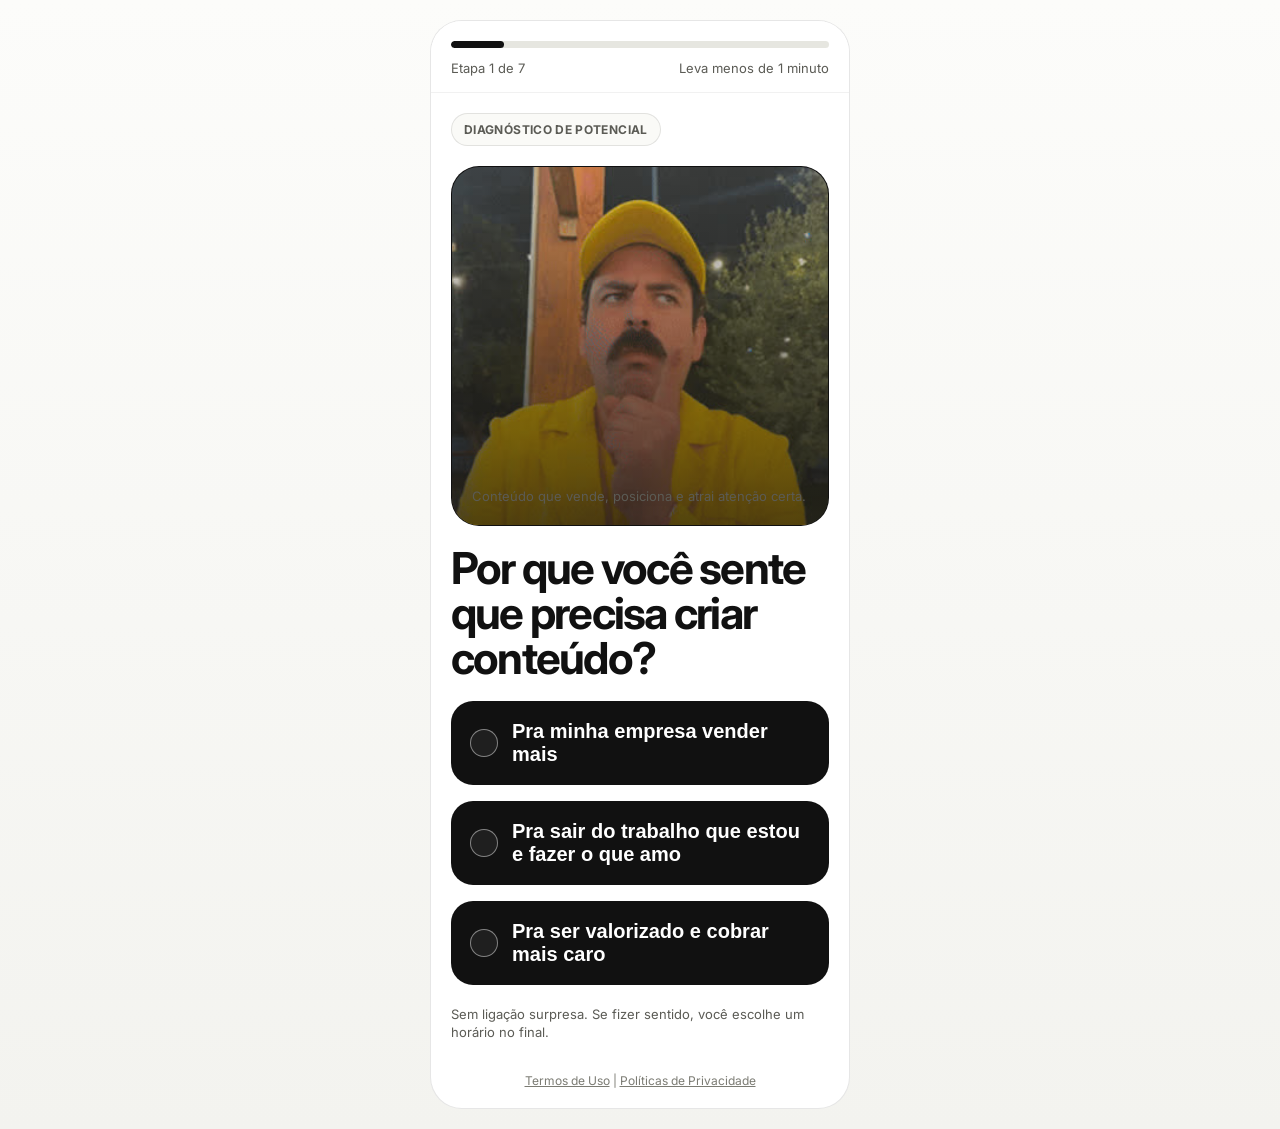
==== commit 8b42fa57: "fix: restore DOXA quiz on /4 and prepare funnel for paid traffic Restore the 7-step diagnostic quiz " ====
--- a/4/index.html
+++ b/4/index.html
@@ -1,565 +1,1287 @@
-<!doctype html>
+<!DOCTYPE html>
 <html lang="pt-BR">
-<head>
-  <meta charset="UTF-8" />
-  <meta name="viewport" content="width=device-width, initial-scale=1.0" />
-  <title>DOXA — Conteúdo de alto impacto. Consistência sem ruído operacional.</title>
-  <meta name="description" content="A DOXA transforma sua marca em uma máquina de presença digital com vídeos curtos, roteiros estratégicos e execução contínua para Instagram, TikTok e YouTube Shorts." />
-  <link rel="preconnect" href="https://fonts.googleapis.com" />
-  <link rel="preconnect" href="https://fonts.gstatic.com" crossorigin />
-  <link href="https://fonts.googleapis.com/css2?family=Outfit:wght@400;500;600;700&family=Inter:wght@400;500;600&display=swap" rel="stylesheet" />
-  <style>
-    *, *::before, *::after { box-sizing: border-box; margin: 0; padding: 0; }
-    html { scroll-behavior: smooth; }
-    body {
-      font-family: 'Inter', ui-sans-serif, system-ui, sans-serif;
-      background: #030712;
-      color: #fff;
-      -webkit-font-smoothing: antialiased;
-      min-height: 100vh;
-      overflow-x: hidden;
-    }
-    h1, h2, h3, h4 { font-family: 'Outfit', ui-sans-serif, system-ui, sans-serif; }
-    a { text-decoration: none; color: inherit; }
-    ul { list-style: none; }
-    details summary::-webkit-details-marker { display: none; }
-
-    .wrap { max-width: 1152px; margin: 0 auto; padding: 0 24px; }
-    .bg-scene {
-      background:
-        radial-gradient(circle at 15% 0%, rgba(37,99,235,0.2) 0%, transparent 34%),
-        radial-gradient(circle at 82% 8%, rgba(56,189,248,0.14) 0%, transparent 26%),
-        linear-gradient(135deg, #030712 0%, #07111f 45%, #0b1325 100%);
-      min-height: 100vh;
-    }
-    .glow-top {
-      position: fixed; top: 0; left: 50%; transform: translateX(-50%);
-      width: 600px; height: 480px; border-radius: 50%;
-      background: radial-gradient(circle, rgba(34,211,238,0.12) 0%, transparent 70%);
-      pointer-events: none; z-index: 0;
-    }
-
-    header {
-      position: sticky; top: 0; z-index: 50;
-      backdrop-filter: blur(20px); -webkit-backdrop-filter: blur(20px);
-      background: rgba(3,7,18,0.72);
-      border-bottom: 1px solid rgba(255,255,255,0.06);
-    }
-    .header-inner {
-      display: flex; align-items: center; justify-content: space-between;
-      height: 64px;
-    }
-    .logo {
-      font-family: 'Outfit', sans-serif;
-      font-weight: 700; font-size: 22px; letter-spacing: -0.02em;
-      color: #fff;
-    }
-    .logo span { color: #22d3ee; }
-    nav { display: flex; gap: 4px; }
-    nav a {
-      font-size: 14px; font-weight: 500; color: rgba(255,255,255,0.7);
-      padding: 6px 12px; border-radius: 10px;
-      transition: color 0.15s, background 0.15s;
-    }
-    nav a:hover { color: #fff; background: rgba(255,255,255,0.08); }
-    @media (max-width: 700px) { nav { display: none; } }
-    .btn-ghost {
-      display: inline-flex; align-items: center; gap: 6px;
-      padding: 8px 18px; border-radius: 999px;
-      border: 1px solid rgba(255,255,255,0.15);
-      background: rgba(255,255,255,0.08);
-      font-size: 13px; font-weight: 600; color: #fff;
-      transition: background 0.15s;
-      backdrop-filter: blur(8px);
-    }
-    .btn-ghost:hover { background: rgba(255,255,255,0.15); }
-
-    .hero { padding: 80px 0 64px; position: relative; z-index: 1; }
-    .hero-grid {
-      display: grid; grid-template-columns: 1fr;
-      gap: 48px; align-items: start;
-    }
-    @media (min-width: 960px) {
-      .hero-grid { grid-template-columns: 1.15fr 0.85fr; align-items: center; }
-    }
-    .badge {
-      display: inline-flex; align-items: center; gap: 6px;
-      padding: 4px 12px; border-radius: 999px;
-      border: 1px solid rgba(34,211,238,0.28);
-      background: rgba(34,211,238,0.1);
-      font-size: 13px; font-weight: 500; color: #a5f3fc;
-      margin-bottom: 20px;
-    }
-    .hero h1 {
-      font-size: clamp(32px, 5vw, 58px);
-      font-weight: 600; line-height: 1.1; letter-spacing: -0.03em;
-      color: #fff; max-width: 600px; margin-bottom: 20px;
-    }
-    .hero-sub {
-      font-size: 17px; line-height: 1.75; color: rgba(255,255,255,0.72);
-      max-width: 520px; margin-bottom: 32px;
-    }
-    .ctas { display: flex; flex-wrap: wrap; gap: 12px; margin-bottom: 32px; }
-    .btn-primary {
-      display: inline-flex; align-items: center; gap: 6px;
-      padding: 12px 22px; border-radius: 999px;
-      background: #fff; color: #030712;
-      font-size: 14px; font-weight: 700;
-      transition: transform 0.15s, box-shadow 0.15s;
-    }
-    .btn-primary:hover { transform: translateY(-2px); box-shadow: 0 8px 24px rgba(255,255,255,0.18); }
-    .btn-secondary {
-      display: inline-flex; align-items: center; gap: 6px;
-      padding: 12px 22px; border-radius: 999px;
-      border: 1px solid rgba(255,255,255,0.15);
-      background: rgba(255,255,255,0.07);
-      font-size: 14px; font-weight: 600; color: rgba(255,255,255,0.9);
-      backdrop-filter: blur(8px);
-      transition: background 0.15s;
-    }
-    .btn-secondary:hover { background: rgba(255,255,255,0.13); }
-    .highlights { display: flex; flex-direction: column; gap: 10px; }
-    .highlight-item {
-      display: flex; align-items: center; gap: 10px;
-      padding: 10px 14px; border-radius: 16px;
-      border: 1px solid rgba(255,255,255,0.08);
-      background: rgba(255,255,255,0.05);
-      font-size: 13px; color: rgba(255,255,255,0.8);
-      max-width: 340px;
-    }
-    .highlight-item svg { color: #67e8f9; flex-shrink: 0; }
-
-    .hero-card-wrap { position: relative; }
-    .hero-card-glow {
-      position: absolute; inset: -2px; border-radius: 34px;
-      background: rgba(34,211,238,0.22); filter: blur(32px);
-      pointer-events: none;
-    }
-    .hero-card {
-      position: relative;
-      border-radius: 32px;
-      border: 1px solid rgba(255,255,255,0.1);
-      background: rgba(15,23,42,0.78);
-      padding: 16px;
-      box-shadow: 0 24px 100px rgba(0,0,0,0.45);
-      backdrop-filter: blur(24px);
-    }
-    .hero-card-inner {
-      border-radius: 24px;
-      border: 1px solid rgba(255,255,255,0.08);
-      background: rgba(255,255,255,0.04);
-      padding: 14px;
-    }
-    .hero-card-status {
-      display: flex; align-items: center; justify-content: space-between;
-      padding: 12px 14px; border-radius: 16px;
-      border: 1px solid rgba(255,255,255,0.08);
-      background: rgba(15,23,42,0.7);
-      margin-bottom: 12px;
-    }
-    .hero-card-status .label { font-size: 12px; color: rgba(255,255,255,0.55); margin-bottom: 2px; }
-    .hero-card-status .value { font-size: 16px; font-weight: 600; color: #fff; }
-    .status-pill {
-      padding: 4px 12px; border-radius: 999px;
-      border: 1px solid rgba(34,211,238,0.28);
-      background: rgba(34,211,238,0.1);
-      font-size: 12px; font-weight: 600; color: #a5f3fc;
-    }
-    .hero-stats { display: grid; grid-template-columns: 1fr 1fr; gap: 10px; margin-bottom: 12px; }
-    .hero-stat {
-      padding: 14px; border-radius: 16px;
-      border: 1px solid rgba(255,255,255,0.08);
-      background: rgba(255,255,255,0.04);
-    }
-    .hero-stat .label { font-size: 11px; color: rgba(255,255,255,0.55); margin-bottom: 8px; }
-    .hero-stat .big { font-family: 'Outfit', sans-serif; font-size: 30px; font-weight: 600; color: #fff; }
-    .hero-img-wrap {
-      border-radius: 20px;
-      border: 1px solid rgba(255,255,255,0.08);
-      background: rgba(15,23,42,0.7);
-      overflow: hidden; aspect-ratio: 16/9;
-      display: flex; align-items: center; justify-content: center;
-    }
-    .hero-img-placeholder {
-      display: flex; flex-direction: column; align-items: center; justify-content: center;
-      gap: 8px; color: rgba(255,255,255,0.4); font-size: 13px; text-align: center;
-      padding: 24px;
-    }
-
-    section { position: relative; z-index: 1; padding: 72px 0; }
-    .section-label {
-      font-size: 12px; font-weight: 700; text-transform: uppercase;
-      letter-spacing: 0.28em; color: #a5f3fc; margin-bottom: 14px;
-    }
-    .section-title {
-      font-size: clamp(26px, 4vw, 40px);
-      font-weight: 600; line-height: 1.2; letter-spacing: -0.025em;
-      color: #fff; max-width: 600px; margin-bottom: 16px;
-    }
-    .section-body {
-      font-size: 16px; line-height: 1.75; color: rgba(255,255,255,0.68);
-      max-width: 540px; margin-bottom: 40px;
-    }
-    .panel {
-      border-radius: 32px;
-      border: 1px solid rgba(255,255,255,0.1);
-      background: rgba(255,255,255,0.07);
-      padding: 40px;
-      backdrop-filter: blur(24px);
-    }
-    @media (max-width: 640px) { .panel { padding: 24px; } }
-
-    .pilares-grid { display: grid; grid-template-columns: 1fr; gap: 14px; }
-    @media (min-width: 640px) { .pilares-grid { grid-template-columns: repeat(3, 1fr); } }
-    .pilar-card {
-      padding: 20px; border-radius: 24px;
-      border: 1px solid rgba(255,255,255,0.1);
-      background: rgba(15,23,42,0.65);
-      transition: border-color 0.2s, background 0.2s;
-    }
-    .pilar-card:hover { border-color: rgba(34,211,238,0.22); background: rgba(15,23,42,0.85); }
-    .pilar-icon {
-      width: 44px; height: 44px; border-radius: 14px;
-      background: rgba(34,211,238,0.15); color: #67e8f9;
-      display: flex; align-items: center; justify-content: center;
-      margin-bottom: 14px;
-    }
-    .pilar-card h3 { font-size: 17px; font-weight: 600; color: #fff; margin-bottom: 8px; }
-    .pilar-card p { font-size: 13px; line-height: 1.7; color: rgba(255,255,255,0.65); }
-    .pilares-layout { display: grid; gap: 32px; }
-    @media (min-width: 960px) {
-      .pilares-layout { grid-template-columns: 0.85fr 1.15fr; align-items: start; }
-    }
-
-    .steps-grid { display: grid; gap: 14px; margin-top: 36px; }
-    @media (min-width: 640px) { .steps-grid { grid-template-columns: repeat(3, 1fr); } }
-    .step-card {
-      padding: 22px; border-radius: 24px;
-      border: 1px solid rgba(255,255,255,0.1);
-      background: rgba(255,255,255,0.06);
-      backdrop-filter: blur(12px);
-    }
-    .step-num {
-      font-size: 11px; font-weight: 700; text-transform: uppercase;
-      letter-spacing: 0.28em; color: #a5f3fc; margin-bottom: 12px;
-    }
-    .step-card h3 { font-size: 18px; font-weight: 600; color: #fff; margin-bottom: 10px; }
-    .step-card p { font-size: 13px; line-height: 1.7; color: rgba(255,255,255,0.65); }
-
-    .metrics-panel {
-      border-radius: 32px;
-      border: 1px solid rgba(255,255,255,0.1);
-      background: rgba(15,23,42,0.78);
-      padding: 40px;
-    }
-    @media (max-width: 640px) { .metrics-panel { padding: 24px; } }
-    .metrics-header {
-      display: flex; flex-wrap: wrap; gap: 16px;
-      align-items: flex-end; justify-content: space-between;
-      margin-bottom: 32px;
-    }
-    .metrics-note {
-      padding: 6px 14px; border-radius: 999px;
-      border: 1px solid rgba(255,255,255,0.08);
-      background: rgba(255,255,255,0.05);
-      font-size: 12px; color: rgba(255,255,255,0.65);
-    }
-    .metrics-grid { display: grid; grid-template-columns: repeat(2, 1fr); gap: 14px; }
-    @media (min-width: 640px) { .metrics-grid { grid-template-columns: repeat(4, 1fr); } }
-    .metric-card {
-      padding: 18px; border-radius: 20px;
-      border: 1px solid rgba(255,255,255,0.08);
-      background: rgba(255,255,255,0.05);
-    }
-    .metric-card .label { font-size: 12px; color: rgba(255,255,255,0.55); margin-bottom: 10px; }
-    .metric-card .value {
-      font-family: 'Outfit', sans-serif;
-      font-size: 32px; font-weight: 600; color: #fff;
-    }
-
-    .faq-grid { display: grid; gap: 12px; margin-top: 36px; }
-    @media (min-width: 700px) { .faq-grid { grid-template-columns: repeat(2, 1fr); } }
-    details {
-      border-radius: 22px;
-      border: 1px solid rgba(255,255,255,0.1);
-      background: rgba(15,23,42,0.65);
-      overflow: hidden;
-    }
-    details summary {
-      cursor: pointer; list-style: none;
-      display: flex; align-items: center; justify-content: space-between; gap: 12px;
-      padding: 18px 20px;
-      font-size: 16px; font-weight: 600; color: #fff;
-      transition: background 0.15s;
-    }
-    details summary:hover { background: rgba(255,255,255,0.04); }
-    details summary .icon {
-      width: 28px; height: 28px; flex-shrink: 0;
-      border-radius: 999px; border: 1px solid rgba(255,255,255,0.15);
-      display: flex; align-items: center; justify-content: center;
-      font-size: 16px; color: #67e8f9;
-      transition: transform 0.2s;
-    }
-    details[open] summary .icon { transform: rotate(45deg); }
-    .faq-body {
-      padding: 14px 20px 18px;
-      font-size: 14px; line-height: 1.75; color: rgba(255,255,255,0.68);
-      border-top: 1px solid rgba(255,255,255,0.07);
-    }
-
-    .cta-final {
-      border-radius: 32px;
-      border: 1px solid rgba(34,211,238,0.22);
-      background: radial-gradient(ellipse at 50% 0%, rgba(34,211,238,0.18) 0%, transparent 60%),
-                  rgba(255,255,255,0.06);
-      padding: 64px 40px;
-      text-align: center;
-      box-shadow: 0 24px 100px rgba(34,211,238,0.18);
-    }
-    @media (max-width: 640px) { .cta-final { padding: 40px 24px; } }
-    .cta-final h2 { max-width: 560px; margin: 0 auto 14px; }
-    .cta-final p {
-      font-size: 17px; line-height: 1.75; color: rgba(255,255,255,0.72);
-      max-width: 520px; margin: 0 auto 32px;
-    }
-
-    footer {
-      position: relative; z-index: 1;
-      border-top: 1px solid rgba(255,255,255,0.07);
-      padding: 40px 0;
-    }
-    .footer-inner {
-      display: flex; flex-wrap: wrap; align-items: center;
-      justify-content: space-between; gap: 16px;
-    }
-    .footer-copy { font-size: 13px; color: rgba(255,255,255,0.4); }
-    .footer-links { display: flex; gap: 20px; }
-    .footer-links a { font-size: 13px; color: rgba(255,255,255,0.4); transition: color 0.15s; }
-    .footer-links a:hover { color: rgba(255,255,255,0.75); }
-    .icon-sm { width: 16px; height: 16px; display: inline-block; vertical-align: middle; }
-  </style>
-</head>
-<body class="bg-scene">
-  <div class="glow-top" aria-hidden="true"></div>
-
-  <header>
-    <div class="wrap header-inner">
-      <a href="/" class="logo">DOXA<span>.</span></a>
-      <nav>
-        <a href="#como-funciona">Como funciona</a>
-        <a href="#resultados">Resultados</a>
-        <a href="#faq">FAQ</a>
-      </nav>
-      <a href="https://wa.me/5511936198863?text=Ol%C3%A1!%20Quero%20minha%20consulta%20gratuita%20da%20DOXA." target="_blank" rel="noopener noreferrer" class="btn-ghost">
-        Consulta gratuita
-        <svg class="icon-sm" fill="none" stroke="currentColor" stroke-width="2" viewBox="0 0 24 24"><path d="M5 12h14M12 5l7 7-7 7"/></svg>
-      </a>
-    </div>
-  </header>
-
-  <div class="bg-scene" style="background:none;">
-
-    <section class="hero">
-      <div class="wrap">
-        <div class="hero-grid">
-          <div>
-            <div class="badge">
-              <svg class="icon-sm" fill="none" stroke="currentColor" stroke-width="2" viewBox="0 0 24 24"><path d="m12 3-1.912 5.813a2 2 0 0 1-1.275 1.275L3 12l5.813 1.912a2 2 0 0 1 1.275 1.275L12 21l1.912-5.813a2 2 0 0 1 1.275-1.275L21 12l-5.813-1.912a2 2 0 0 1-1.275-1.275L12 3Z"/></svg>
-              Versão /4 — DOXA Premium
+  <head>
+    <meta charset="UTF-8" />
+    <meta name="viewport" content="width=device-width, initial-scale=1.0" />
+    <title>Diagnóstico de Potencial DOXA</title>
+    <meta name="description" content="Diagnóstico estratégico de conteúdo DOXA. Responda em menos de 1 minuto e libere sua análise." />
+    <link rel="preconnect" href="https://fonts.googleapis.com" />
+    <link rel="preconnect" href="https://fonts.gstatic.com" crossorigin />
+    <link href="https://fonts.googleapis.com/css2?family=Inter:wght@400;500;600;700;800&display=swap" rel="stylesheet" />
+    <style>
+      :root {
+        --bg: #f5f5f2;
+        --surface: #ffffff;
+        --surface-strong: #111111;
+        --surface-soft: #f0f0eb;
+        --text: #111111;
+        --text-soft: #5b5b55;
+        --border: rgba(17, 17, 17, 0.1);
+        --success: #19a34a;
+        --success-strong: #11853a;
+        --danger: #df2d24;
+        --accent: #111111;
+        --radius-sm: 14px;
+        --radius-md: 22px;
+        --shadow: none;
+        --space-1: 8px;
+        --space-2: 12px;
+        --space-3: 16px;
+        --space-4: 20px;
+        --space-5: 24px;
+        --space-6: 32px;
+      }
+
+      * {
+        box-sizing: border-box;
+      }
+
+      body {
+        margin: 0;
+        font-family: Inter, ui-sans-serif, system-ui, -apple-system, BlinkMacSystemFont, "Segoe UI", sans-serif;
+        background: linear-gradient(180deg, #fcfcfa 0%, #f3f3ef 100%);
+        color: var(--text);
+      }
+
+      a {
+        color: inherit;
+      }
+
+      .shell {
+        min-height: 100vh;
+        display: grid;
+        place-items: center;
+        padding: var(--space-4);
+      }
+
+      .phone {
+        width: min(100%, 420px);
+        min-height: 820px;
+        background: var(--surface);
+        border: 1px solid var(--border);
+        border-radius: 32px;
+        overflow: hidden;
+      }
+
+      .app {
+        min-height: 820px;
+        display: flex;
+        flex-direction: column;
+      }
+
+      .topbar {
+        position: sticky;
+        top: 0;
+        z-index: 5;
+        background: rgba(255, 255, 255, 0.92);
+        backdrop-filter: blur(12px);
+        padding: var(--space-4) var(--space-4) var(--space-3);
+        border-bottom: 1px solid rgba(17, 17, 17, 0.06);
+      }
+
+      .progress-track {
+        height: 7px;
+        background: #e6e6e0;
+        border-radius: 999px;
+        overflow: hidden;
+      }
+
+      .progress-fill {
+        height: 100%;
+        width: 14%;
+        background: #111111;
+        border-radius: 999px;
+        transition: width 220ms ease;
+      }
+
+      .progress-meta {
+        margin-top: var(--space-2);
+        display: flex;
+        justify-content: space-between;
+        color: var(--text-soft);
+        font-size: 13px;
+      }
+
+      .view {
+        display: none;
+        padding: var(--space-4);
+        gap: var(--space-4);
+      }
+
+      .view.active {
+        display: grid;
+      }
+
+      .eyebrow {
+        display: inline-flex;
+        width: fit-content;
+        padding: 8px 12px;
+        border-radius: 999px;
+        border: 1px solid var(--border);
+        background: #fafaf7;
+        color: var(--text-soft);
+        font-size: 12px;
+        font-weight: 700;
+        letter-spacing: 0.03em;
+        text-transform: uppercase;
+      }
+
+      .hero {
+        width: 100%;
+        aspect-ratio: 1.05 / 1;
+        border-radius: 28px;
+        border: 1px solid var(--border);
+        overflow: hidden;
+        background: linear-gradient(160deg, #1a1a1a, #52523f);
+        display: grid;
+        place-items: end start;
+        padding: var(--space-4);
+        color: #fff;
+      }
+
+      .hero.alt {
+        background: linear-gradient(160deg, #5c2f12, #141414);
+      }
+
+      .hero.soft {
+        background: linear-gradient(160deg, #1c4730, #101010);
+      }
+
+      .hero-media {
+        position: relative;
+        padding: 0;
+        place-items: stretch;
+        background: #111111;
+      }
+
+      .hero-media video {
+        position: absolute;
+        inset: 0;
+        width: 100%;
+        height: 100%;
+        object-fit: cover;
+      }
+
+      .hero-media img,
+      .hero-media video,
+      .feature-image img,
+      .proof-photo,
+      .thumb-button img {
+        width: 100%;
+        height: 100%;
+        object-fit: cover;
+        display: block;
+      }
+
+      .hero-overlay {
+        position: absolute;
+        inset: 0;
+        z-index: 1;
+        display: flex;
+        align-items: end;
+        padding: var(--space-4);
+        background: linear-gradient(180deg, rgba(17, 17, 17, 0.04), rgba(17, 17, 17, 0.7));
+        color: #fff;
+      }
+
+      h1,
+      h2,
+      h3,
+      p {
+        margin: 0;
+      }
+
+      h1 {
+        font-size: clamp(32px, 8vw, 44px);
+        line-height: 1.02;
+        letter-spacing: -0.04em;
+      }
+
+      h2 {
+        font-size: 30px;
+        line-height: 1.05;
+        letter-spacing: -0.04em;
+      }
+
+      h3 {
+        font-size: 22px;
+        line-height: 1.1;
+        letter-spacing: -0.03em;
+      }
+
+      .lead {
+        font-size: 17px;
+        line-height: 1.45;
+        color: var(--text-soft);
+      }
+
+      .lead strong,
+      .copy strong {
+        color: var(--text);
+      }
+
+      .copy {
+        font-size: 16px;
+        line-height: 1.5;
+        color: var(--text-soft);
+      }
+
+      .choices,
+      .bullets,
+      .proof-grid,
+      .benefits {
+        display: grid;
+        gap: var(--space-3);
+      }
+
+      .choice {
+        width: 100%;
+        text-align: left;
+        border: 1px solid rgba(17, 17, 17, 0.12);
+        background: #111111;
+        color: #ffffff;
+        border-radius: 22px;
+        padding: 18px;
+        display: flex;
+        align-items: center;
+        gap: 14px;
+        min-height: 72px;
+        font-weight: 700;
+        font-size: 20px;
+        line-height: 1.15;
+        cursor: pointer;
+      }
+
+      .choice::before {
+        content: "";
+        width: 26px;
+        height: 26px;
+        flex: 0 0 26px;
+        border-radius: 999px;
+        border: 1.5px solid rgba(255, 255, 255, 0.45);
+        background: rgba(255, 255, 255, 0.06);
+      }
+
+      .bullet,
+      .benefit,
+      .field-card,
+      .proof-card,
+      .result-card,
+      .tracker-card,
+      .note-card {
+        border: 1px solid var(--border);
+        border-radius: 22px;
+        background: #fbfbf8;
+      }
+
+      .bullet,
+      .benefit,
+      .result-card,
+      .tracker-card,
+      .note-card {
+        padding: 16px 18px;
+      }
+
+      .bullet strong,
+      .benefit strong,
+      .result-card strong,
+      .tracker-card strong,
+      .note-card strong {
+        display: block;
+        margin-bottom: 4px;
+      }
+
+      .bullet .label {
+        color: var(--danger);
+        font-weight: 800;
+      }
+
+      .cta,
+      .ghost,
+      .secondary {
+        width: 100%;
+        min-height: 58px;
+        border: 0;
+        border-radius: 18px;
+        font-size: 16px;
+        font-weight: 800;
+        cursor: pointer;
+      }
+
+      .cta {
+        background: var(--success);
+        color: #fff;
+      }
+
+      .cta:hover {
+        background: var(--success-strong);
+      }
+
+      .ghost {
+        background: #111111;
+        color: #fff;
+      }
+
+      .secondary {
+        background: #fff;
+        color: var(--text);
+        border: 1px solid rgba(17, 17, 17, 0.14);
+      }
+
+      .proof-grid {
+        grid-template-columns: repeat(2, minmax(0, 1fr));
+      }
+
+      .proof-card {
+        overflow: hidden;
+        background: #111111;
+        color: #fff;
+      }
+
+      .proof-top {
+        min-height: 164px;
+        padding: 16px;
+        display: flex;
+        align-items: end;
+        background:
+          linear-gradient(180deg, rgba(17, 17, 17, 0.14), rgba(17, 17, 17, 0.82)),
+          radial-gradient(circle at top left, #444, #111 72%);
+      }
+
+      .proof-top.image {
+        min-height: 188px;
+        padding: 0;
+        position: relative;
+        background: #111111;
+      }
+
+      .proof-body {
+        padding: 16px;
+      }
+
+      .proof-label {
+        font-size: 12px;
+        color: rgba(255, 255, 255, 0.7);
+        text-transform: uppercase;
+        letter-spacing: 0.05em;
+      }
+
+      .proof-number {
+        font-size: 28px;
+        font-weight: 800;
+        line-height: 1;
+      }
+
+      .offer {
+        background: linear-gradient(180deg, #f1fff2, #e7f8ea);
+        border: 1px solid rgba(25, 163, 74, 0.18);
+        border-radius: 24px;
+        padding: 18px;
+        display: grid;
+        gap: 12px;
+      }
+
+      .offer .price {
+        font-size: 34px;
+        line-height: 1;
+        font-weight: 900;
+        color: var(--success-strong);
+      }
+
+      .price-row {
+        display: flex;
+        align-items: baseline;
+        justify-content: space-between;
+        gap: 12px;
+        flex-wrap: wrap;
+      }
+
+      .price-note {
+        font-size: 12px;
+        color: #287345;
+        font-weight: 700;
+        letter-spacing: 0.02em;
+        text-transform: uppercase;
+      }
+
+      .feature-image {
+        overflow: hidden;
+        border-radius: 24px;
+        border: 1px solid var(--border);
+        background: #111111;
+      }
+
+      .premium-stack,
+      .trust-row {
+        display: grid;
+        gap: 12px;
+      }
+
+      .premium-card {
+        border: 1px solid rgba(17, 17, 17, 0.08);
+        border-radius: 22px;
+        background: #ffffff;
+        padding: 16px 18px;
+      }
+
+      .premium-card strong {
+        display: block;
+        margin-bottom: 4px;
+      }
+
+      .trust-row {
+        grid-template-columns: repeat(3, minmax(0, 1fr));
+      }
+
+      .trust-pill {
+        border: 1px solid rgba(17, 17, 17, 0.08);
+        border-radius: 16px;
+        background: #fbfbf8;
+        padding: 12px 10px;
+        text-align: center;
+        font-size: 12px;
+        line-height: 1.35;
+        color: var(--text-soft);
+      }
+
+      .trust-pill strong {
+        display: block;
+        font-size: 13px;
+        color: var(--text);
+        margin-bottom: 2px;
+      }
+
+      .thumb-grid {
+        display: grid;
+        grid-template-columns: repeat(2, minmax(0, 1fr));
+        gap: var(--space-3);
+      }
+
+      .thumb-button {
+        border: 1px solid var(--border);
+        border-radius: 18px;
+        overflow: hidden;
+        background: #111111;
+        padding: 0;
+        min-height: 168px;
+      }
+
+      .field-stack {
+        display: grid;
+        gap: 14px;
+      }
+
+      .field-card {
+        padding: 14px;
+        background: #fff;
+      }
+
+      label {
+        display: grid;
+        gap: 8px;
+        font-size: 13px;
+        font-weight: 700;
+        color: var(--text-soft);
+      }
+
+      input,
+      select,
+      textarea {
+        width: 100%;
+        min-height: 48px;
+        border-radius: 14px;
+        border: 1px solid rgba(17, 17, 17, 0.1);
+        background: #f7f7f4;
+        padding: 12px 14px;
+        font: inherit;
+        color: var(--text);
+      }
+
+      input:focus,
+      select:focus,
+      textarea:focus {
+        outline: 2px solid rgba(25, 163, 74, 0.18);
+        border-color: rgba(25, 163, 74, 0.32);
+      }
+
+      .sticky {
+        margin-top: auto;
+        position: sticky;
+        bottom: 0;
+        background: linear-gradient(180deg, rgba(255, 255, 255, 0), #fff 22%);
+        padding-top: 20px;
+      }
+
+      .mini {
+        font-size: 13px;
+        line-height: 1.4;
+        color: var(--text-soft);
+      }
+
+      .footer-legal {
+        margin-top: var(--space-2);
+        text-align: center;
+        font-size: 12px;
+        color: #7b7b73;
+      }
+
+      .footer-legal a {
+        color: #7b7b73;
+        text-decoration: underline;
+      }
+
+      .text-link {
+        background: none;
+        border: 0;
+        padding: 0;
+        color: var(--text);
+        font: inherit;
+        font-weight: 700;
+        text-decoration: underline;
+        cursor: pointer;
+      }
+
+      .fallback-note {
+        margin-top: 14px;
+        text-align: center;
+      }
+
+      .data-box {
+        background: #111111;
+        color: #cbffd9;
+        border-radius: 18px;
+        padding: 14px;
+        font-family: ui-monospace, SFMono-Regular, Menlo, Consolas, monospace;
+        font-size: 11px;
+        overflow: auto;
+      }
+
+      .status-card {
+        border: 1px solid var(--border);
+        border-radius: 18px;
+        padding: 14px 16px;
+        font-size: 13px;
+        line-height: 1.45;
+      }
+
+      .status-card.info {
+        background: #f5f9ff;
+        border-color: rgba(46, 102, 243, 0.14);
+        color: #23408e;
+      }
+
+      .status-card.success {
+        background: #eefbf1;
+        border-color: rgba(25, 163, 74, 0.18);
+        color: #166a33;
+      }
+
+      .status-card.warning {
+        background: #fff7eb;
+        border-color: rgba(199, 123, 28, 0.18);
+        color: #8c5310;
+      }
+
+      .status-card.error {
+        background: #fff1f0;
+        border-color: rgba(223, 45, 36, 0.18);
+        color: #8f221c;
+      }
+
+      @media (max-width: 430px) {
+        .shell {
+          padding: 0;
+        }
+
+        .phone {
+          width: 100%;
+          border-radius: 0;
+          border-left: 0;
+          border-right: 0;
+        }
+      }
+    </style>
+  </head>
+  <body>
+    <div class="shell">
+      <div class="phone">
+        <div class="app">
+          <div class="topbar">
+            <div class="progress-track">
+              <div class="progress-fill" id="progressFill"></div>
             </div>
-            <h1>Conteúdo de alto impacto. Consistência sem ruído operacional.</h1>
-            <p class="hero-sub">A DOXA transforma sua marca em uma máquina de presença digital com vídeos curtos, roteiros estratégicos e execução contínua para Instagram, TikTok e YouTube Shorts.</p>
-            <div class="ctas">
-              <a href="https://wa.me/5511936198863?text=Ol%C3%A1!%20Quero%20minha%20consulta%20gratuita%20da%20DOXA." target="_blank" rel="noopener noreferrer" class="btn-primary">
-                Quero minha consulta
-                <svg class="icon-sm" fill="none" stroke="currentColor" stroke-width="2.5" viewBox="0 0 24 24"><path d="M5 12h14M12 5l7 7-7 7"/></svg>
-              </a>
-              <a href="#como-funciona" class="btn-secondary">Ver como funciona</a>
-            </div>
-            <ul class="highlights">
-              <li class="highlight-item">
-                <svg class="icon-sm" fill="none" stroke="currentColor" stroke-width="2" viewBox="0 0 24 24"><path d="M20 13c0 5-3.5 7.5-7.66 8.95a1 1 0 0 1-.67-.01C7.5 20.5 4 18 4 13V6a1 1 0 0 1 1-1c2 0 4.5-1.2 6.24-2.72a1.17 1.17 0 0 1 1.52 0C14.51 3.81 17 5 19 5a1 1 0 0 1 1 1z"/></svg>
-                Sem depender de gravação diária
-              </li>
-              <li class="highlight-item">
-                <svg class="icon-sm" fill="none" stroke="currentColor" stroke-width="2" viewBox="0 0 24 24"><path d="M20 13c0 5-3.5 7.5-7.66 8.95a1 1 0 0 1-.67-.01C7.5 20.5 4 18 4 13V6a1 1 0 0 1 1-1c2 0 4.5-1.2 6.24-2.72a1.17 1.17 0 0 1 1.52 0C14.51 3.81 17 5 19 5a1 1 0 0 1 1 1z"/></svg>
-                Fluxo simples e previsível
-              </li>
-              <li class="highlight-item">
-                <svg class="icon-sm" fill="none" stroke="currentColor" stroke-width="2" viewBox="0 0 24 24"><path d="M20 13c0 5-3.5 7.5-7.66 8.95a1 1 0 0 1-.67-.01C7.5 20.5 4 18 4 13V6a1 1 0 0 1 1-1c2 0 4.5-1.2 6.24-2.72a1.17 1.17 0 0 1 1.52 0C14.51 3.81 17 5 19 5a1 1 0 0 1 1 1z"/></svg>
-                Estratégia de conteúdo + execução
-              </li>
-            </ul>
-          </div>
-
-          <div class="hero-card-wrap">
-            <div class="hero-card-glow"></div>
-            <div class="hero-card">
-              <div class="hero-card-inner">
-                <div class="hero-card-status">
-                  <div>
-                    <div class="label">Conteúdo pronto</div>
-                    <div class="value">5 vídeos por semana</div>
-                  </div>
-                  <div class="status-pill">em produção</div>
-                </div>
-                <div class="hero-stats">
-                  <div class="hero-stat">
-                    <div class="label">Tempo de resposta</div>
-                    <div class="big">72h</div>
-                  </div>
-                  <div class="hero-stat">
-                    <div class="label">Alcance previsto</div>
-                    <div class="big">1M+</div>
-                  </div>
-                </div>
-                <div class="hero-img-wrap">
-                  <div class="hero-img-placeholder">
-                    <svg width="32" height="32" fill="none" stroke="rgba(255,255,255,0.35)" stroke-width="1.5" viewBox="0 0 24 24"><path d="m14.5 4 1.5 4h4l-3.25 2.5 1.25 4L14.5 12l-3.5 2.5 1.25-4L9 8h4z"/><circle cx="7" cy="18" r="2"/><circle cx="17" cy="18" r="2"/></svg>
-                    <span>Clone IA aprovado no onboarding</span>
-                  </div>
-                </div>
-              </div>
+            <div class="progress-meta">
+              <span id="progressLabel">Etapa 1 de 7</span>
+              <span>Leva menos de 1 minuto</span>
             </div>
           </div>
-        </div>
-      </div>
-    </section>
-
-    <section>
-      <div class="wrap">
-        <div class="panel">
-          <div class="pilares-layout">
-            <div>
-              <div class="section-label">Por que marcas escolhem a DOXA</div>
-              <h2 class="section-title">Mais presença, menos operação e menos risco de conteúdo parado.</h2>
-              <p class="section-body" style="margin-bottom:0;">Não é só gerar vídeo. É colocar a marca em movimento com um sistema que pensa em estratégia, produção e distribuição ao mesmo tempo.</p>
-            </div>
-            <div class="pilares-grid">
-              <div class="pilar-card">
-                <div class="pilar-icon">
-                  <svg width="20" height="20" fill="none" stroke="currentColor" stroke-width="2" viewBox="0 0 24 24"><path d="m12 3-1.912 5.813a2 2 0 0 1-1.275 1.275L3 12l5.813 1.912a2 2 0 0 1 1.275 1.275L12 21l1.912-5.813a2 2 0 0 1 1.275-1.275L21 12l-5.813-1.912a2 2 0 0 1-1.275-1.275L12 3Z"/></svg>
-                </div>
-                <h3>Roteiro com estratégia</h3>
-                <p>Cada vídeo começa com um tema certeiro, linguagem de marca e CTA natural — sem conteúdo genérico.</p>
-              </div>
-              <div class="pilar-card">
-                <div class="pilar-icon">
-                  <svg width="20" height="20" fill="none" stroke="currentColor" stroke-width="2" viewBox="0 0 24 24"><path d="M13 2 3 14h9l-1 8 10-12h-9l1-8z"/></svg>
-                </div>
-                <h3>Geração com IA e controle</h3>
-                <p>Você aprova o estilo, o avatar e a direção. O resto vira produção com consistência e velocidade.</p>
-              </div>
-              <div class="pilar-card">
-                <div class="pilar-icon">
-                  <svg width="20" height="20" fill="none" stroke="currentColor" stroke-width="2" viewBox="0 0 24 24"><circle cx="12" cy="12" r="10"/><polygon points="10 8 16 12 10 16 10 8"/></svg>
-                </div>
-                <h3>Distribuição sem fricção</h3>
-                <p>A DOXA entrega vídeos prontos para Instagram, TikTok e YouTube Shorts, com edição pensada para alcance.</p>
-              </div>
-            </div>
-          </div>
-        </div>
-      </div>
-    </section>
-
-    <section id="como-funciona">
-      <div class="wrap">
-        <div class="section-label">Como funciona</div>
-        <h2 class="section-title">Três passos para transformar sua marca em uma máquina de descoberta.</h2>
-        <div class="steps-grid">
-          <div class="step-card">
-            <div class="step-num">01</div>
-            <h3>Você define a intenção</h3>
-            <p>A partir do seu objetivo de negócio, a DOXA monta o posicionamento e o roteiro de conteúdo.</p>
-          </div>
-          <div class="step-card">
-            <div class="step-num">02</div>
-            <h3>A IA monta a produção</h3>
-            <p>Vídeo curto, legenda, thumbnail e estrutura de narrativa saem prontos para publicação.</p>
-          </div>
-          <div class="step-card">
-            <div class="step-num">03</div>
-            <h3>Você publica e mede</h3>
-            <p>O resultado entra em um ciclo de aprendizado, com vídeos que se tornam cada vez mais certeiros.</p>
-          </div>
-        </div>
-      </div>
-    </section>
-
-    <section id="resultados">
-      <div class="wrap">
-        <div class="metrics-panel">
-          <div class="metrics-header">
-            <div>
-              <div class="section-label">Resultados</div>
-              <h2 class="section-title" style="margin-bottom:0;">O que você começa a medir logo no primeiro ciclo.</h2>
-            </div>
-            <div class="metrics-note">Métricas feitas para decisão, não só para estética.</div>
-          </div>
-          <div class="metrics-grid">
-            <div class="metric-card"><div class="label">Vídeos por semana</div><div class="value">5</div></div>
-            <div class="metric-card"><div class="label">Onboarding</div><div class="value">72h</div></div>
-            <div class="metric-card"><div class="label">Views orgânicas</div><div class="value">1M+</div></div>
-            <div class="metric-card"><div class="label">Garantia</div><div class="value">100%</div></div>
-          </div>
-        </div>
-      </div>
-    </section>
-
-    <section id="faq">
-      <div class="wrap">
-        <div class="panel">
-          <div class="section-label">FAQ</div>
-          <h2 class="section-title">Perguntas que aparecem antes da decisão.</h2>
-          <div class="faq-grid">
-            <details>
-              <summary>Preciso aparecer em vídeo? <span class="icon">+</span></summary>
-              <div class="faq-body">Não. Você pode usar um avatar aprovado por você ou aparecer pessoalmente, conforme a estratégia da marca.</div>
-            </details>
-            <details>
-              <summary>Quanto tempo eu gasto por semana? <span class="icon">+</span></summary>
-              <div class="faq-body">O tempo é mínimo — aprovar, revisar e publicar. Todo o trabalho de execução fica com a DOXA.</div>
-            </details>
-            <details>
-              <summary>A garantia de 1MM views é real? <span class="icon">+</span></summary>
-              <div class="faq-body">Sim. Com 60 vídeos publicados em 90 dias (5/semana), se não atingir 1MM views orgânicas, devolvemos 100% do setup.</div>
-            </details>
-            <details>
-              <summary>Quando começo a receber vídeos? <span class="icon">+</span></summary>
-              <div class="faq-body">Onboarding em até 72h. Após aprovação do avatar, o primeiro vídeo sai em até 1h50 no horário comercial.</div>
-            </details>
-          </div>
-        </div>
-      </div>
-    </section>
-
-    <section>
-      <div class="wrap">
-        <div class="cta-final">
-          <div class="section-label" style="text-align:center;">Pronto para começar</div>
-          <h2 class="section-title" style="text-align:center;max-width:580px;margin:0 auto 14px;">Se a sua marca precisa de presença consistente, esta é uma boa próxima etapa.</h2>
-          <p>Uma conversa rápida é o suficiente para entender se a DOXA faz sentido para o seu projeto e para o seu ritmo de crescimento.</p>
-          <a href="https://wa.me/5511936198863?text=Ol%C3%A1!%20Quero%20minha%20consulta%20gratuita%20da%20DOXA." target="_blank" rel="noopener noreferrer" class="btn-primary" style="display:inline-flex;">
-            Falar com a DOXA
-            <svg class="icon-sm" fill="none" stroke="currentColor" stroke-width="2.5" viewBox="0 0 24 24"><path d="M5 12h14M12 5l7 7-7 7"/></svg>
-          </a>
-        </div>
-      </div>
-    </section>
-
-  </div>
-
-  <footer>
-    <div class="wrap">
-      <div class="footer-inner">
-        <span class="footer-copy">© 2026 CO-AI. Todos os direitos reservados.</span>
-        <div class="footer-links">
-          <a href="/">Voltar ao índice</a>
-          <a href="https://wa.me/5511936198863?text=Ol%C3%A1!%20Quero%20minha%20consulta%20gratuita%20da%20DOXA." target="_blank" rel="noopener noreferrer">WhatsApp</a>
+
+          <main id="views"></main>
         </div>
       </div>
     </div>
-  </footer>
-</body>
-</html>+
+    <script>
+      const config = {
+        quizVersion: "doxa-diagnostico-v1",
+        totalSteps: 7,
+        landingSlug: "doxa-diagnostico",
+        whatsappNumber: "5511936198863",
+        bookingUrl: "https://calendly.com/oafonsoantunes/30min",
+        stripeUrl: "https://buy.stripe.com/bJeeVc7UfbsR2ZH2Ra8g000",
+        leadCaptureWebhookUrl: "https://n8n.pictorial.cloud/webhook/84a5de2c-33e8-4d73-be6e-cd435d0324f7",
+        appsScriptWebhookUrl: "",
+        metaPixelId: "",
+        googleAdsId: "",
+        tiktokPixelId: "",
+        clarityId: "",
+        posthogHost: "",
+        posthogKey: ""
+      };
+
+      const assets = {
+        step1: "funil-imagens/gif-02-2.mp4",
+        step1Poster: "funil-imagens/poster-02.jpg",
+        step2: "funil-imagens/gif-03.mp4",
+        step2Poster: "funil-imagens/poster-03.jpg",
+        step3: "funil-imagens/step3.jpg",
+        step4: "funil-imagens/case1.jpg",
+        step5Hero: "funil-imagens/gif-04.mp4",
+        step5Poster: "funil-imagens/poster-04.jpg",
+        step5Case1: "funil-imagens/case1.jpg",
+        step5Case2: "funil-imagens/case2.jpg"
+      };
+
+      const STORAGE = {
+        attribution: "doxa_attribution",
+        session: "doxa_lead_session",
+        pending: "doxa_pending_leads"
+      };
+
+      function loopingVideo(src, poster, alt) {
+        return `<video src="${src}" poster="${poster}" autoplay muted loop playsinline preload="metadata" aria-label="${alt}"></video>`;
+      }
+
+      const steps = [
+        {
+          id: "step-1-motivo",
+          progress: 14,
+          render: () => `
+            <section class="view active">
+              <span class="eyebrow">Diagnóstico de potencial</span>
+              <div class="hero hero-media">
+                ${loopingVideo(assets.step1, assets.step1Poster, "Cena de abertura do diagnóstico")}
+                <div class="hero-overlay">
+                  <p class="mini">Conteúdo que vende, posiciona e atrai atenção certa.</p>
+                </div>
+              </div>
+              <div>
+                <h1>Por que você sente que precisa criar conteúdo?</h1>
+              </div>
+              <div class="choices">
+                <button class="choice" data-next="step-2-atalhos" data-answer-key="motivo" data-answer-value="vender-mais">Pra minha empresa vender mais</button>
+                <button class="choice" data-next="step-2-atalhos" data-answer-key="motivo" data-answer-value="viver-do-que-amo">Pra sair do trabalho que estou e fazer o que amo</button>
+                <button class="choice" data-next="step-2-atalhos" data-answer-key="motivo" data-answer-value="ser-valorizado">Pra ser valorizado e cobrar mais caro</button>
+              </div>
+              <p class="mini">Sem ligação surpresa. Se fizer sentido, você escolhe um horário no final.</p>
+              <div class="footer-legal"><a href="termos.html">Termos de Uso</a> | <a href="privacidade.html">Políticas de Privacidade</a></div>
+            </section>
+          `
+        },
+        {
+          id: "step-2-atalhos",
+          progress: 28,
+          render: () => `
+            <section class="view active">
+              <span class="eyebrow">Quebra de crença</span>
+              <div class="hero hero-media">
+                ${loopingVideo(assets.step2, assets.step2Poster, "Cena de crítica aos atalhos")}
+                <div class="hero-overlay">
+                  <h3>Atalho demais costuma virar mais ruído do que resultado.</h3>
+                </div>
+              </div>
+              <div>
+                <h2>Vão te oferecer milhares de "atalhos", mas isso não destrava um perfil de verdade.</h2>
+              </div>
+              <p class="lead">O que normalmente funciona melhor é <strong>conteúdo com potencial real de alcance, retenção e desejo</strong> — sem cara de anúncio mal disfarçado.</p>
+              <div class="bullets">
+                <div class="bullet"><strong class="label">✅ Roteiros com gancho forte</strong><span class="mini">Sem depender de "inspiração" ou tentativa aleatória.</span></div>
+                <div class="bullet"><strong class="label">✅ Temas certos pro nicho</strong><span class="mini">Baseados no que já está puxando atenção no mercado.</span></div>
+                <div class="bullet"><strong class="label">✅ Formato simples de executar</strong><span class="mini">Pensado para consistência, não para perfeccionismo.</span></div>
+                <div class="bullet"><strong class="label">✅ Conteúdo que posiciona</strong><span class="mini">Você deixa de parecer "mais um" e entra no jogo de autoridade.</span></div>
+              </div>
+              <div class="sticky">
+                <button class="cta" data-next="step-3-diagnostico">Quero entender isso agora</button>
+              </div>
+            </section>
+          `
+        },
+        {
+          id: "step-3-diagnostico",
+          progress: 42,
+          render: () => `
+            <section class="view active">
+              <span class="eyebrow">Valor da call</span>
+              <div class="feature-image">
+                <img src="${assets.step3}" alt="Mosaico de provas e vídeos" loading="lazy" />
+              </div>
+              <div>
+                <h2>Na reunião de análise do seu perfil, você vai ver:</h2>
+              </div>
+              <div class="proof-grid">
+                <div class="proof-card">
+                  <div class="proof-top"><h3>Cases do seu nicho</h3></div>
+                  <div class="proof-body"><p class="mini">Exemplos reais de perfis que cresceram com vídeo informativo e posicionamento certo.</p></div>
+                </div>
+                <div class="proof-card">
+                  <div class="proof-top"><h3>Ritmo de produção</h3></div>
+                  <div class="proof-body"><p class="mini">Como reduzir o esforço operacional usando IA, clone e roteiro estruturado.</p></div>
+                </div>
+              </div>
+              <div class="benefits">
+                <div class="benefit"><strong>✅ O gargalo principal do seu perfil hoje</strong><span class="mini">Clareza do que realmente está travando crescimento e conversão.</span></div>
+                <div class="benefit"><strong>✅ Como criar vídeos em poucos minutos com IA</strong><span class="mini">Sem ficar travado entre pauta, gravação e edição.</span></div>
+                <div class="benefit"><strong>✅ Potencial de crescimento em 90 dias</strong><span class="mini">O que precisa acontecer para o conteúdo virar marca, lead e demanda.</span></div>
+              </div>
+              <div class="sticky">
+                <button class="cta" data-next="step-4-prova">É disso que eu preciso</button>
+              </div>
+            </section>
+          `
+        },
+        {
+          id: "step-4-prova",
+          progress: 57,
+          render: () => `
+            <section class="view active">
+              <span class="eyebrow">Prova de nicho</span>
+              <div class="feature-image">
+                <img src="${assets.step4}" alt="Case visual de nicho" loading="lazy" />
+              </div>
+              <div>
+                <h2>Será que isso funciona pro meu nicho?</h2>
+                <p class="lead">Pra você não achar que é exceção, aqui vai o tipo de movimento que a DOXA busca gerar: conteúdo que sai da cara de venda e te posiciona como <strong>especialista do mercado</strong>.</p>
+              </div>
+              <div class="proof-grid">
+                <div class="proof-card">
+                  <div class="proof-top image">
+                    <img class="proof-photo" src="${assets.step5Case1}" alt="Case um antes e depois" loading="lazy" />
+                    <div class="hero-overlay">
+                    <div>
+                      <div class="proof-label">Case 01</div>
+                      <div class="proof-number">700 → 14,7k</div>
+                    </div>
+                    </div>
+                  </div>
+                  <div class="proof-body">
+                    <p class="mini">Imobiliária que saiu de perfil comum para perfil lembrado como referência de investimento.</p>
+                  </div>
+                </div>
+                <div class="proof-card">
+                  <div class="proof-top image">
+                    <img class="proof-photo" src="${assets.step5Case2}" alt="Case dois antes e depois" loading="lazy" />
+                    <div class="hero-overlay">
+                    <div>
+                      <div class="proof-label">Case 02</div>
+                      <div class="proof-number">1,7M views</div>
+                    </div>
+                    </div>
+                  </div>
+                  <div class="proof-body">
+                    <p class="mini">Vídeo informativo, sem cara de venda, puxando alcance, comentários e percepção de autoridade.</p>
+                  </div>
+                </div>
+              </div>
+              <div class="note-card">
+                <strong>O padrão que mais se repete</strong>
+                <p class="mini">Os melhores resultados costumam aparecer quando existe constância, nicho claro, temas validados e um posicionamento que faz a pessoa parecer a escolha óbvia.</p>
+              </div>
+              <div class="sticky">
+                <button class="cta" data-next="step-5-oferta">Quero ver isso no meu caso</button>
+              </div>
+            </section>
+          `
+        },
+        {
+          id: "step-5-oferta",
+          progress: 71,
+          render: () => `
+            <section class="view active">
+              <span class="eyebrow">Oferta da call</span>
+              <div class="hero hero-media">
+                ${loopingVideo(assets.step5Hero, assets.step5Poster, "Oferta final do diagnóstico")}
+                <div class="hero-overlay">
+                  <h3>Direção prática para transformar conteúdo em demanda.</h3>
+                </div>
+              </div>
+              <div>
+                <h2>Você chegou até aqui. Agora faz sentido transformar essa call em compromisso real.</h2>
+                <p class="lead">Essa não é uma call curiosa. É um <strong>diagnóstico estratégico pago</strong> para mapear gargalo, ângulo de conteúdo, narrativa e próxima ação com clareza.</p>
+              </div>
+              <div class="offer">
+                <div class="price-row">
+                  <div class="price">R$127</div>
+                  <span class="price-note">Pagamento único</span>
+                </div>
+                <p class="copy"><strong>Pagamento primeiro, agenda logo depois.</strong> Isso filtra curioso, aumenta show-up e faz essa reunião acontecer com mais prioridade e profundidade.</p>
+              </div>
+              <div class="trust-row">
+                <div class="trust-pill"><strong>1:1</strong>Análise estratégica</div>
+                <div class="trust-pill"><strong>Stripe</strong>Pagamento seguro</div>
+                <div class="trust-pill"><strong>Calendly</strong>Agenda liberada na sequência</div>
+              </div>
+              <div class="benefits">
+                <div class="benefit"><strong>🎯 Análise de potencial do seu perfil</strong><span class="mini">Onde está o jogo principal para a sua audiência comprar sua autoridade.</span></div>
+                <div class="benefit"><strong>🎁 Desafios com exemplos práticos</strong><span class="mini">Coisas que você pode copiar, adaptar e colocar no ar mais rápido.</span></div>
+                <div class="benefit"><strong>🧠 Estratégias de roteiro</strong><span class="mini">Gancho, retenção e narrativa que mexem com emoção e curiosidade.</span></div>
+                <div class="benefit"><strong>📦 Direção para monetização</strong><span class="mini">Como o conteúdo pode apoiar agenda, produto ou nova fonte de receita.</span></div>
+              </div>
+              <div class="thumb-grid">
+                <button class="thumb-button" type="button">
+                  <img src="${assets.step5Case1}" alt="Prova social um" loading="lazy" />
+                </button>
+                <button class="thumb-button" type="button">
+                  <img src="${assets.step5Case2}" alt="Prova social dois" loading="lazy" />
+                </button>
+              </div>
+              <div class="sticky">
+                <button class="cta" data-next="step-6-captura">Quero pagar R$127 e liberar meu agendamento</button>
+                <p class="mini" style="margin-top:12px">Depois do pagamento, o Stripe abre a agenda no Calendly.</p>
+              </div>
+            </section>
+          `
+        },
+        {
+          id: "step-6-captura",
+          progress: 85,
+          render: () => `
+            <section class="view active">
+              <span class="eyebrow">Captura antes do pagamento</span>
+              <div>
+                <h2>Antes do pagamento, preciso do básico para preparar seu diagnóstico.</h2>
+                <p class="lead">Esses dados organizam pagamento, agenda e o contexto da análise — sem fricção na sua experiência.</p>
+              </div>
+              <form class="field-stack" id="leadForm">
+                <div class="field-card">
+                  <label>Nome
+                    <input name="name" autocomplete="name" placeholder="Seu nome" required />
+                  </label>
+                </div>
+                <div class="field-card">
+                  <label>E-mail
+                    <input name="email" type="email" autocomplete="email" inputmode="email" placeholder="voce@email.com" required />
+                  </label>
+                </div>
+                <div class="field-card">
+                  <label>WhatsApp
+                    <input name="whatsapp" autocomplete="tel" inputmode="tel" placeholder="(11) 99999-9999" required />
+                  </label>
+                </div>
+                <div class="field-card">
+                  <label>Instagram
+                    <input name="instagram" autocomplete="off" placeholder="@seuperfil" />
+                  </label>
+                </div>
+                <div class="field-card">
+                  <label>Seu nicho hoje
+                    <select name="niche" required>
+                      <option value="">Selecione</option>
+                      <option value="infoproduto">Infoproduto / Educação</option>
+                      <option value="servicos">Serviços / Consultoria</option>
+                      <option value="profissional-liberal">Profissional liberal</option>
+                      <option value="imobiliario">Imobiliário</option>
+                      <option value="saude">Saúde</option>
+                      <option value="outro">Outro</option>
+                    </select>
+                  </label>
+                </div>
+                <div class="sticky">
+                  <button class="cta" type="submit">Continuar para o pagamento</button>
+                </div>
+              </form>
+            </section>
+          `
+        },
+        {
+          id: "step-7-pagamento",
+          progress: 92,
+          render: () => `
+            <section class="view active">
+              <span class="eyebrow">Pagamento da call</span>
+              <div class="hero soft hero-media">
+                ${loopingVideo(assets.step5Hero, assets.step5Poster, "Pagamento do diagnóstico")}
+                <div class="hero-overlay">
+                <div>
+                  <h3>Seu diagnóstico está quase liberado.</h3>
+                </div>
+                </div>
+              </div>
+              <div class="result-card">
+                <strong>O que acontece agora</strong>
+                <p class="mini">Você paga <strong>R$127</strong> no Stripe nesta mesma aba. Assim que o pagamento aprovar, o Stripe deve te levar direto para a agenda no Calendly.</p>
+              </div>
+              <div class="premium-stack">
+                <div class="premium-card">
+                  <strong>O que você está reservando</strong>
+                  <p class="mini">Uma análise estratégica com foco em gargalo, ângulo de conteúdo, narrativa e próxima melhor ação para acelerar percepção e demanda.</p>
+                </div>
+                <div class="premium-card">
+                  <strong>Como funciona na prática</strong>
+                  <p class="mini">Pagamento seguro no Stripe, aprovação imediata e redirecionamento para a sua agenda no Calendly. Confirme no Stripe que a URL de sucesso aponta para o Calendly.</p>
+                </div>
+              </div>
+              <div class="sticky">
+                <button class="cta" id="paymentButton">Pagar R$127 e seguir para a agenda</button>
+                <button class="secondary" id="whatsappButton" style="margin-top:12px">Falar no WhatsApp</button>
+                <p class="mini fallback-note">Já pagou e a agenda não abriu? <button type="button" class="text-link" id="bookingButton">Abrir Calendly</button></p>
+              </div>
+            </section>
+          `
+        }
+      ];
+
+      const state = {
+        currentIndex: 0,
+        leadId: crypto?.randomUUID ? crypto.randomUUID() : `lead_${Date.now()}`,
+        answers: {},
+        lead: {},
+        sync: {
+          status: "idle",
+          message: ""
+        },
+        tracking: captureAttribution()
+      };
+
+      function captureAttribution() {
+        const params = new URLSearchParams(window.location.search);
+        const keys = [
+          "utm_source",
+          "utm_medium",
+          "utm_campaign",
+          "utm_content",
+          "utm_term",
+          "fbclid",
+          "gclid",
+          "ttclid",
+          "wbraid",
+          "gbraid"
+        ];
+
+        const stored = JSON.parse(localStorage.getItem(STORAGE.attribution) || "{}");
+        const next = { ...stored };
+
+        keys.forEach((key) => {
+          const value = params.get(key);
+          if (value) next[key] = value;
+        });
+
+        if (!next.first_touch_ts) next.first_touch_ts = new Date().toISOString();
+        next.quiz_version = config.quizVersion;
+        next.landing_slug = config.landingSlug;
+
+        localStorage.setItem(STORAGE.attribution, JSON.stringify(next));
+        return next;
+      }
+
+      function injectScript(src, attrs = {}) {
+        if (document.querySelector(`script[src="${src}"]`)) return;
+        const script = document.createElement("script");
+        script.src = src;
+        script.async = true;
+        Object.entries(attrs).forEach(([key, value]) => script.setAttribute(key, value));
+        document.head.appendChild(script);
+      }
+
+      function bootTracking() {
+        window.dataLayer = window.dataLayer || [];
+
+        if (config.metaPixelId) {
+          if (typeof window.fbq !== "function") {
+            const fbq = function () {
+              fbq.callMethod ? fbq.callMethod.apply(fbq, arguments) : fbq.queue.push(arguments);
+            };
+            fbq.push = fbq;
+            fbq.loaded = true;
+            fbq.version = "2.0";
+            fbq.queue = [];
+            window.fbq = fbq;
+            window._fbq = fbq;
+            injectScript("https://connect.facebook.net/en_US/fbevents.js");
+            window.fbq("init", config.metaPixelId);
+          }
+          window.fbq("track", "PageView");
+        }
+
+        if (config.googleAdsId) {
+          injectScript(`https://www.googletagmanager.com/gtag/js?id=${config.googleAdsId}`);
+          window.gtag = window.gtag || function () { window.dataLayer.push(arguments); };
+          window.gtag("js", new Date());
+          window.gtag("config", config.googleAdsId);
+        }
+
+        if (config.tiktokPixelId) {
+          window.ttq = window.ttq || [];
+          injectScript("https://analytics.tiktok.com/i18n/pixel/events.js");
+        }
+
+        if (config.clarityId && !window.clarity) {
+          injectScript(`https://www.clarity.ms/tag/${config.clarityId}`);
+        }
+
+        if (config.posthogKey && config.posthogHost && !window.posthog) {
+          injectScript("https://cdn.posthog.com/static/array.js");
+        }
+      }
+
+      function fireEvent(name, data = {}) {
+        const payload = {
+          event: name,
+          timestamp: new Date().toISOString(),
+          quiz_version: config.quizVersion,
+          landing_slug: config.landingSlug,
+          lead_id: state.leadId,
+          step_id: steps[state.currentIndex]?.id,
+          ...data
+        };
+
+        window.dataLayer = window.dataLayer || [];
+        window.dataLayer.push(payload);
+
+        if (typeof window.fbq === "function") {
+          if (name === "lead_submit") window.fbq("track", "Lead", payload);
+          else if (name === "begin_checkout") window.fbq("track", "InitiateCheckout", payload);
+          else window.fbq("trackCustom", name, payload);
+        }
+
+        if (typeof window.gtag === "function") {
+          window.gtag("event", name, payload);
+        }
+
+        if (window.ttq && typeof window.ttq.track === "function") {
+          window.ttq.track(name, payload);
+        }
+
+        console.log("[tracking]", payload);
+      }
+
+      function persistSession() {
+        localStorage.setItem(STORAGE.session, JSON.stringify({
+          leadId: state.leadId,
+          answers: state.answers,
+          lead: state.lead,
+          currentIndex: state.currentIndex,
+          saved_at: Date.now()
+        }));
+      }
+
+      function readPending() {
+        try {
+          return JSON.parse(localStorage.getItem(STORAGE.pending) || "[]");
+        } catch (error) {
+          return [];
+        }
+      }
+
+      function writePending(items) {
+        localStorage.setItem(STORAGE.pending, JSON.stringify(items.slice(-20)));
+      }
+
+      function queuePendingLead(payload) {
+        const pending = readPending().filter((item) => item.payload.lead_id !== payload.lead_id);
+        pending.push({ payload, ts: Date.now() });
+        writePending(pending);
+      }
+
+      function dropPending(leadId) {
+        writePending(readPending().filter((item) => item.payload.lead_id !== leadId));
+      }
+
+      function renderStep(index) {
+        state.currentIndex = index;
+        persistSession();
+        const step = steps[index];
+        document.getElementById("views").innerHTML = step.render();
+        document.getElementById("progressFill").style.width = `${step.progress}%`;
+        document.getElementById("progressLabel").textContent = `Etapa ${index + 1} de ${config.totalSteps}`;
+        bindStep();
+        fireEvent("quiz_step_view", { step_number: index + 1, step_name: step.id });
+      }
+
+      function bindStep() {
+        document.querySelectorAll("[data-next]").forEach((element) => {
+          element.addEventListener("click", () => {
+            const answerKey = element.dataset.answerKey;
+            const answerValue = element.dataset.answerValue;
+
+            if (answerKey && answerValue) {
+              state.answers[answerKey] = answerValue;
+              fireEvent("quiz_step_complete", {
+                step_number: state.currentIndex + 1,
+                answer_key: answerKey,
+                answer_value: answerValue
+              });
+            } else {
+              fireEvent("quiz_step_complete", {
+                step_number: state.currentIndex + 1
+              });
+            }
+
+            const nextId = element.dataset.next;
+            const nextIndex = steps.findIndex((step) => step.id === nextId);
+            if (nextIndex >= 0) renderStep(nextIndex);
+          });
+        });
+
+        const form = document.getElementById("leadForm");
+        if (form) {
+          if (state.lead.name) {
+            Object.entries(state.lead).forEach(([key, value]) => {
+              const field = form.elements[key];
+              if (field) field.value = value;
+            });
+          }
+
+          form.addEventListener("submit", async (event) => {
+            event.preventDefault();
+            const submitButton = form.querySelector('button[type="submit"]');
+            if (submitButton) {
+              submitButton.disabled = true;
+              submitButton.textContent = "Preparando seu pagamento...";
+            }
+            const formData = new FormData(form);
+            state.lead = Object.fromEntries(formData.entries());
+            persistSession();
+            fireEvent("lead_submit", {
+              step_number: state.currentIndex + 1,
+              niche: state.lead.niche
+            });
+            await syncLeadCapture();
+            renderStep(6);
+          });
+        }
+
+        const paymentButton = document.getElementById("paymentButton");
+        if (paymentButton) {
+          paymentButton.addEventListener("click", () => {
+            fireEvent("begin_checkout", buildHandoffPayload());
+            window.location.assign(buildStripeUrl());
+          });
+        }
+
+        const bookingButton = document.getElementById("bookingButton");
+        if (bookingButton) {
+          bookingButton.addEventListener("click", () => {
+            fireEvent("schedule_start", buildHandoffPayload());
+            window.location.assign(buildBookingUrl());
+          });
+        }
+
+        const whatsappButton = document.getElementById("whatsappButton");
+        if (whatsappButton) {
+          whatsappButton.addEventListener("click", () => {
+            const text = encodeURIComponent("Oi, vim do diagnóstico da DOXA e quero tirar uma dúvida antes de agendar.");
+            window.open(`https://wa.me/${config.whatsappNumber}?text=${text}`, "_blank", "noopener,noreferrer");
+          });
+        }
+      }
+
+      function buildHandoffPayload() {
+        return {
+          lead_id: state.leadId,
+          ...state.tracking,
+          ...state.answers,
+          ...state.lead,
+          quiz_version: config.quizVersion,
+          landing_slug: config.landingSlug
+        };
+      }
+
+      function buildBookingUrl() {
+        const url = new URL(config.bookingUrl);
+        const payload = buildHandoffPayload();
+        if (payload.name) url.searchParams.set("name", payload.name);
+        if (payload.email) url.searchParams.set("email", payload.email);
+        if (payload.whatsapp) url.searchParams.set("a1", payload.whatsapp);
+        if (payload.instagram) url.searchParams.set("a2", payload.instagram);
+        if (payload.niche) url.searchParams.set("a3", payload.niche);
+        if (payload.motivo) url.searchParams.set("a4", payload.motivo);
+        url.searchParams.set("utm_campaign", payload.utm_campaign || config.quizVersion);
+        url.searchParams.set("utm_source", payload.utm_source || "quiz-doxa");
+        url.searchParams.set("utm_content", payload.lead_id);
+        return url.toString();
+      }
+
+      function buildStripeUrl() {
+        const url = new URL(config.stripeUrl);
+        const payload = buildHandoffPayload();
+        if (payload.email) url.searchParams.set("prefilled_email", payload.email);
+        url.searchParams.set("client_reference_id", payload.lead_id);
+        return url.toString();
+      }
+
+      async function postLead(payload) {
+        const targetUrl = config.appsScriptWebhookUrl || config.leadCaptureWebhookUrl;
+        if (!targetUrl) {
+          return { status: "warning", message: "Webhook de captura ainda não configurado." };
+        }
+
+        try {
+          const response = await fetch(targetUrl, {
+            method: "POST",
+            mode: "cors",
+            headers: {
+              "Content-Type": "application/json",
+              "Accept": "application/json"
+            },
+            body: JSON.stringify(payload)
+          });
+          if (!response.ok) throw new Error(`HTTP ${response.status}`);
+          return { status: "success", message: "Lead confirmado no n8n." };
+        } catch (corsError) {
+          try {
+            await fetch(targetUrl, {
+              method: "POST",
+              mode: "no-cors",
+              keepalive: true,
+              headers: { "Content-Type": "text/plain" },
+              body: JSON.stringify(payload)
+            });
+            return { status: "opaque", message: "Lead enviado sem confirmação CORS." };
+          } catch (error) {
+            return { status: "error", message: error.message };
+          }
+        }
+      }
+
+      async function syncLeadCapture() {
+        const payload = buildHandoffPayload();
+        const result = await postLead(payload);
+        if (result.status === "success") {
+          dropPending(payload.lead_id);
+        } else {
+          queuePendingLead(payload);
+        }
+        state.sync = {
+          status: "success",
+          message: result.message
+        };
+        return state.sync;
+      }
+
+      async function flushPendingLeads() {
+        const pending = readPending();
+        for (const item of pending) {
+          const result = await postLead(item.payload);
+          if (result.status === "success") dropPending(item.payload.lead_id);
+        }
+      }
+
+      bootTracking();
+      flushPendingLeads();
+      fireEvent("quiz_view", state.tracking);
+      fireEvent("quiz_start", { step_number: 1 });
+      renderStep(0);
+
+    </script>
+  </body>
+</html>
